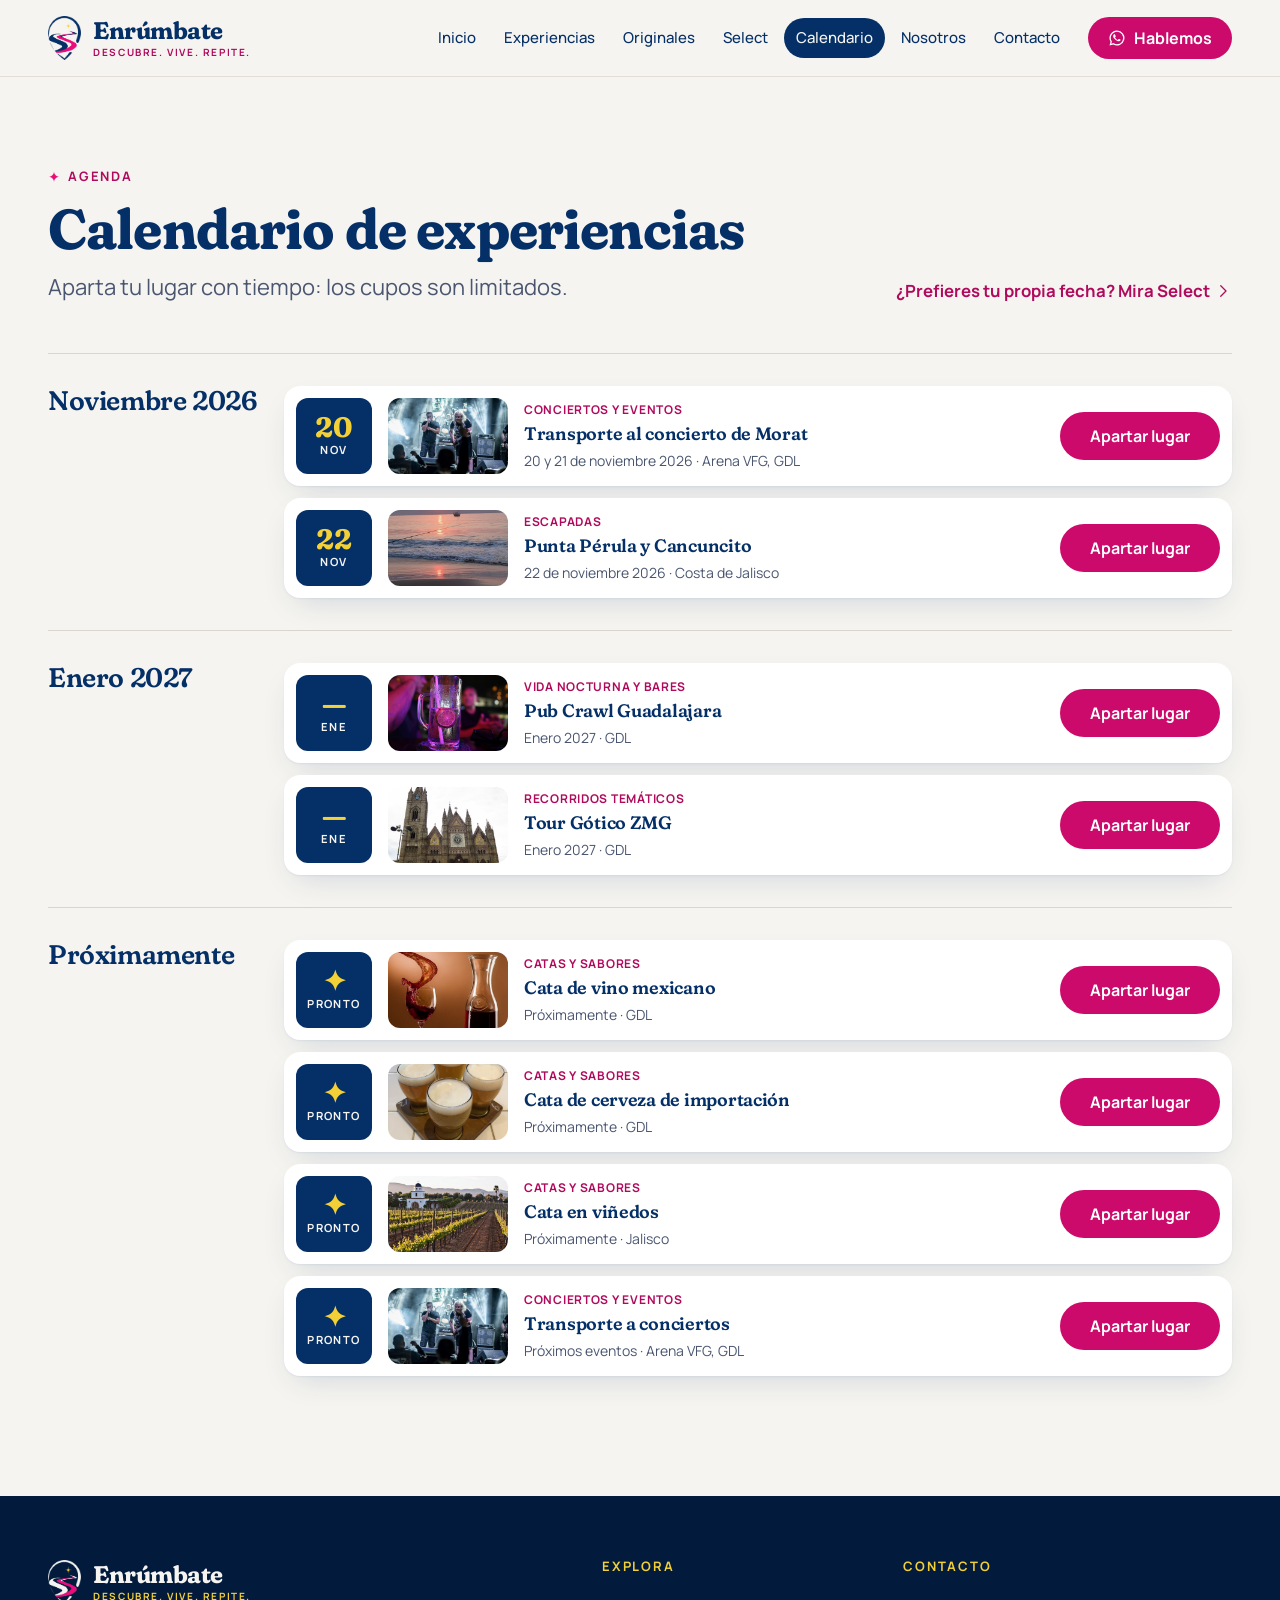
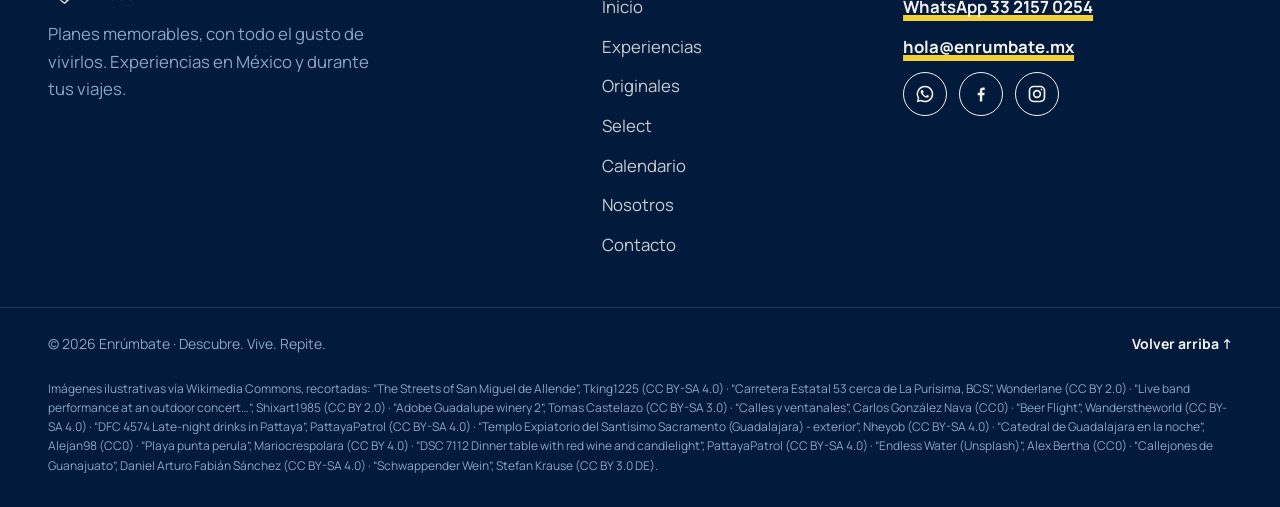
==== calendario.html @ cb911c89 "Páginas según referencias de la clienta: inicio, Originales, Select, experiencias, calendario, nosot" ====
<!doctype html>
<html lang="es-MX">
<head>
  <meta charset="utf-8">
  <meta name="viewport" content="width=device-width, initial-scale=1">
  <title>Calendario · Enrúmbate</title>
  <meta name="description" content="Fechas de las próximas experiencias de Enrúmbate: conciertos, escapadas, catas, recorridos y vida nocturna.">
  <meta name="theme-color" content="#F5F4F0">
  <meta property="og:type" content="website">
  <meta property="og:site_name" content="Enrúmbate">
  <meta property="og:locale" content="es_MX">
  <meta property="og:url" content="https://enrumbate.mx/calendario.html">
  <meta property="og:title" content="Calendario · Enrúmbate">
  <meta property="og:description" content="Fechas de las próximas experiencias de Enrúmbate: conciertos, escapadas, catas, recorridos y vida nocturna.">
  <meta property="og:image" content="https://enrumbate.mx/assets/og-image.jpg">
  <meta property="og:image:width" content="1200">
  <meta property="og:image:height" content="630">
  <meta name="twitter:card" content="summary_large_image">
  <link rel="canonical" href="https://enrumbate.mx/calendario.html">
  <link rel="icon" type="image/png" href="assets/logo-mark.png">
  <link rel="preconnect" href="https://fonts.googleapis.com">
  <link rel="preconnect" href="https://fonts.gstatic.com" crossorigin>
  <link href="https://fonts.googleapis.com/css2?family=Fraunces:ital,opsz,wght,SOFT@0,9..144,600..700,100;1,9..144,600..700,100&family=Manrope:wght@400;500;700;800&display=swap" rel="stylesheet">
  <link rel="stylesheet" href="css/styles.css">
  <link rel="stylesheet" href="css/site.css">
</head>
<body id="top">
  <a class="sr-only" href="#contenido">Saltar al contenido</a>
  <div id="site-header" data-active="calendario"></div>
  <main id="contenido">

    <section class="section-tight" aria-labelledby="page-title">
      <div class="container">
        <div class="section-head">
          <div>
            <p class="eyebrow">Agenda</p>
            <h1 id="page-title" style="font-size:var(--fs-h2)">Calendario de experiencias</h1>
            <p>Aparta tu lugar con tiempo: los cupos son limitados.</p>
          </div>
          <a class="more" href="select.html">¿Prefieres tu propia fecha? Mira Select <span data-icon="arrow"></span></a>
        </div>
        <div id="cal"></div>
      </div>
    </section>
  </main>
  <div id="site-footer"></div>
  <script src="js/data.js"></script>
  <script src="js/site.js"></script>
  <script>
  (function () {
    const fmtM = new Intl.DateTimeFormat('es-MX', { month: 'long', year: 'numeric' });
    const fmtMon = new Intl.DateTimeFormat('es-MX', { month: 'short' });
    const list = ENR.experiencias.filter(e => e.linea === 'originales').sort(ENRUI.byDate);
    const groups = new Map();
    list.forEach(e => {
      const k = e.fecha ? e.fecha.slice(0, 7) : 'pronto';
      if (!groups.has(k)) groups.set(k, []);
      groups.get(k).push(e);
    });
    const html = [...groups].map(([k, items]) => {
      const title = k === 'pronto' ? 'Próximamente' : fmtM.format(new Date(k + '-15T12:00:00')).replace(' de ', ' ').replace(/^./, c => c.toUpperCase());
      return `<section class="cal-month"><h2>${title}</h2><div class="cal-list">${items.map(e => {
        const d = e.fecha ? new Date(e.fecha + 'T12:00:00') : null;
        const exact = e.fecha && /\d/.test(e.fechaTexto.split(' ')[0]);
        const box = d ? `<b>${exact ? d.getDate() : '—'}</b><small>${fmtMon.format(d).replace('.', '')}</small>` : `<b>✦</b><small>Pronto</small>`;
        const cat = ENR.categorias[e.categoria]?.nombre || '';
        return `<article class="cal-item">
          <div class="cal-date" aria-hidden="true">${box}</div>
          <img class="cal-thumb" src="${e.img}" alt="" loading="lazy">
          <div class="cal-info"><span class="tag">${ENRUI.esc(cat)}</span><h3>${ENRUI.esc(e.titulo)}</h3><span>${ENRUI.esc(e.fechaTexto)} · ${ENRUI.esc(e.lugar)}</span></div>
          <a class="btn btn-primary" href="${ENRUI.wa('Hola Enrúmbate, quiero apartar lugar en: ' + e.titulo + ' · ' + e.fechaTexto)}" target="_blank" rel="noopener">Apartar lugar</a>
        </article>`; }).join('')}</div></section>`;
    }).join('');
    document.getElementById('cal').innerHTML = html;
  })();
  </script>
</body>
</html>
---- css/styles.css ----
/* =========================================================
   Enrúmbate — Tokens + base (ver designsystem.md)
   ========================================================= */
:root {
  /* Paleta */
  --navy-900: #021B3D;
  --navy-700: #053067;
  --navy-500: #2A5490;
  --navy-300: #8DA4C7;
  --navy-100: #E3E9F3;
  --magenta-700: #B00A5D;
  --magenta-600: #CC0A6B;
  --magenta-500: #EA0C7B;
  --magenta-100: #FCE0EE;
  --cyan-800: #0B6E7A;
  --cyan-500: #19C2D6;
  --cyan-100: #DDF6F9;
  --yellow-600: #C9A514;
  --yellow-400: #F3D036;
  --yellow-100: #FBF1C4;
  --white: #FFFFFF;
  --cream-50: #F5F4F0;
  --cream-100: #ECE9E1;
  --ink-500: #4A5670;
  --line: #D9D5CA;

  /* Roles */
  --color-bg: var(--cream-50);
  --color-surface: var(--white);
  --color-surface-alt: var(--cream-100);
  --color-text: var(--navy-700);
  --color-text-muted: var(--ink-500);
  --color-accent: var(--magenta-500);
  --color-accent-hover: var(--magenta-700);
  --color-spark: var(--yellow-400);
  --color-inverse-bg: var(--navy-700);
  --color-inverse-text: var(--cream-50);
  --color-originales: var(--magenta-500);
  --color-select: var(--cyan-500);

  /* Tipografía */
  --font-display: "Fraunces", Georgia, serif;
  --font-body: "Manrope", system-ui, -apple-system, "Segoe UI", sans-serif;
  --fs-display: clamp(2.75rem, 1.6rem + 5.2vw, 5.5rem);
  --fs-h2: clamp(2.125rem, 1.5rem + 2.8vw, 3.5rem);
  --fs-h3: clamp(1.375rem, 1.2rem + 0.6vw, 1.75rem);
  --fs-lead: clamp(1.125rem, 1rem + 0.5vw, 1.375rem);
  --fs-body: clamp(1rem, 0.97rem + 0.1vw, 1.0625rem);
  --fs-small: 0.875rem;
  --fs-eyebrow: 0.8125rem;

  /* Espaciado */
  --space-1: 4px;  --space-2: 8px;  --space-3: 12px; --space-4: 16px;
  --space-5: 24px; --space-6: 32px; --space-7: 48px; --space-8: 64px;
  --space-9: 96px; --space-10: 128px;
  --section-y: clamp(64px, 10vw, 128px);

  /* Retícula */
  --container: 1240px;
  --gutter: 16px;
  --margin: 20px;

  /* Forma */
  --radius-sm: 8px;
  --radius-md: 16px;
  --radius-lg: 28px;
  --radius-pin: 999px 999px 999px 24px;
  --radius-pill: 999px;
  --shadow-card: 0 1px 2px rgba(5,48,103,.06), 0 12px 32px -12px rgba(5,48,103,.18);
  --ease: cubic-bezier(.2,.7,.2,1);
  --dur: 220ms;
}
@media (min-width: 640px)  { :root { --gutter: 24px; --margin: 32px; } }
@media (min-width: 1024px) { :root { --gutter: 32px; --margin: 48px; } }

/* ---------- Reset ---------- */
*, *::before, *::after { box-sizing: border-box; }
html { scroll-behavior: smooth; -webkit-text-size-adjust: 100%; }
body {
  margin: 0;
  background: var(--color-bg);
  color: var(--color-text);
  font-family: var(--font-body);
  font-size: var(--fs-body);
  line-height: 1.65;
  -webkit-font-smoothing: antialiased;
  overflow-x: hidden;
}
img, svg { display: block; max-width: 100%; }
a { color: inherit; }
h1, h2, h3 {
  font-family: var(--font-display);
  font-variation-settings: "SOFT" 100;
  font-weight: 600;
  margin: 0;
  letter-spacing: -0.015em;
  text-wrap: balance;
}
h1 { font-size: var(--fs-display); line-height: 1; font-weight: 700; }
h2 { font-size: var(--fs-h2); line-height: 1.08; }
h3 { font-size: var(--fs-h3); line-height: 1.2; }
p { margin: 0; text-wrap: pretty; }
em.spark { font-style: italic; color: var(--color-accent); }
:focus-visible { outline: 3px solid var(--yellow-400); outline-offset: 3px; border-radius: 4px; }
.sr-only { position:absolute; width:1px; height:1px; padding:0; margin:-1px; overflow:hidden; clip:rect(0,0,0,0); white-space:nowrap; border:0; }

/* ---------- Retícula ---------- */
.container { width: 100%; max-width: calc(var(--container) + var(--margin) * 2); margin-inline: auto; padding-inline: var(--margin); }
.grid { display: grid; grid-template-columns: repeat(4, minmax(0,1fr)); gap: var(--gutter); }
@media (min-width: 640px)  { .grid { grid-template-columns: repeat(8, minmax(0,1fr)); } }
@media (min-width: 1024px) { .grid { grid-template-columns: repeat(12, minmax(0,1fr)); } }
.grid > * { grid-column: 1 / -1; }

/* ---------- Componentes ---------- */
.eyebrow {
  display: inline-flex; align-items: center; gap: var(--space-2);
  font-size: var(--fs-eyebrow); font-weight: 700; letter-spacing: .14em; text-transform: uppercase;
  color: var(--magenta-700);
}
.eyebrow::before { content: "✦"; color: var(--magenta-500); font-size: 1.1em; letter-spacing: 0; }
.on-dark .eyebrow { color: var(--yellow-400); }
.on-dark .eyebrow::before { color: var(--yellow-400); }

.btn {
  display: inline-flex; align-items: center; gap: var(--space-2);
  min-height: 48px; padding: 14px 28px; border-radius: var(--radius-pill);
  font: 700 1rem/1 var(--font-body); text-decoration: none; cursor: pointer;
  border: 2px solid transparent;
  transition: background var(--dur) var(--ease), color var(--dur) var(--ease), transform var(--dur) var(--ease);
}
.btn .arrow { transition: transform var(--dur) var(--ease); }
.btn:hover .arrow { transform: translate(3px,-3px); }
.btn-primary { background: var(--magenta-600); color: var(--white); }
.btn-primary:hover { background: var(--magenta-700); }
.btn-select { background: var(--cyan-500); color: var(--navy-900); }
.btn-select:hover { background: var(--cyan-100); }
.btn-secondary { border-color: currentColor; color: var(--navy-700); }
.btn-secondary:hover { background: var(--navy-700); color: var(--cream-50); border-color: var(--navy-700); }
.on-dark .btn-secondary { color: var(--cream-50); }
.on-dark .btn-secondary:hover { background: var(--cream-50); color: var(--navy-700); border-color: var(--cream-50); }

.text-link {
  font-weight: 700; text-decoration: underline; text-decoration-color: var(--yellow-400);
  text-decoration-thickness: 6px; text-underline-offset: 2px; text-decoration-skip-ink: none;
  transition: text-decoration-color var(--dur) var(--ease);
}
.text-link:hover { text-decoration-color: var(--magenta-500); }

.brand { display: inline-flex; align-items: center; gap: var(--space-3); text-decoration: none; }
.brand img { height: 44px; width: auto; }
.brand span { font: 700 1.5rem/1 var(--font-display); font-variation-settings: "SOFT" 100; letter-spacing: -0.02em; }

.social { display: flex; gap: var(--space-3); list-style: none; margin: 0; padding: 0; }
.social a {
  display: grid; place-items: center; width: 44px; height: 44px; border-radius: 50%;
  border: 1.5px solid currentColor; transition: background var(--dur) var(--ease), border-color var(--dur) var(--ease), color var(--dur) var(--ease);
}
.social a:hover { background: var(--magenta-500); border-color: var(--magenta-500); color: var(--white); }
.social svg { width: 20px; height: 20px; }

@media (prefers-reduced-motion: reduce) {
  html { scroll-behavior: auto; }
  *, *::before, *::after { animation: none !important; transition: none !important; }
}
---- css/site.css ----
/* =========================================================
   Enrúmbate — Layout y componentes de páginas
   (header, footer, héroes, tarjetas de experiencia, filtros,
   calendario, formulario). Tokens en css/styles.css
   ========================================================= */

/* ---------- Header (COM-10) ---------- */
.site-header {
  position: sticky; top: 0; z-index: 50;
  background: rgba(245,244,240,.9);
  backdrop-filter: saturate(1.4) blur(12px); -webkit-backdrop-filter: saturate(1.4) blur(12px);
  border-bottom: 1px solid rgba(217,213,202,.7);
}
.header-inner { display: flex; align-items: center; justify-content: space-between; min-height: 76px; gap: var(--space-5); }
.brand-tag .brand-words { display: grid; gap: 4px; }
.brand-tag .brand-name { font: 700 1.5rem/1 var(--font-display); font-variation-settings: "SOFT" 100; letter-spacing: -0.02em; }
.brand-tag small { font: 700 .625rem/1 var(--font-body); letter-spacing: .16em; text-transform: uppercase; color: var(--magenta-700); }
.on-dark .brand-tag small { color: var(--yellow-400); }
.main-nav { display: flex; align-items: center; gap: var(--space-1); }
.main-nav a:not(.btn) { text-decoration: none; font-weight: 500; font-size: .9375rem; padding: 8px 12px; border-radius: var(--radius-pill); transition: background var(--dur) var(--ease), color var(--dur) var(--ease); }
.main-nav a:not(.btn):hover { background: var(--navy-100); }
.main-nav a.is-active { background: var(--navy-700); color: var(--cream-50); }
.main-nav a.nav-originales.is-active { background: var(--magenta-600); }
.main-nav a.nav-select.is-active { background: var(--cyan-500); color: var(--navy-900); }
.nav-cta { min-height: 42px; padding: 10px 18px; margin-left: var(--space-3); }
.btn-icon { width: 18px; height: 18px; flex: none; }
.nav-toggle { display: none; }

@media (max-width: 1100px) {
  .nav-toggle {
    display: grid; place-items: center; width: 48px; height: 48px; border: 0; border-radius: 50%;
    background: var(--navy-700); cursor: pointer;
  }
  .nav-toggle .bars, .nav-toggle .bars::before, .nav-toggle .bars::after {
    display: block; width: 20px; height: 2px; background: var(--cream-50); border-radius: 2px; position: relative;
    transition: transform var(--dur) var(--ease), background var(--dur);
  }
  .nav-toggle .bars::before, .nav-toggle .bars::after { content: ""; position: absolute; left: 0; }
  .nav-toggle .bars::before { top: -6px; } .nav-toggle .bars::after { top: 6px; }
  .nav-open .nav-toggle .bars { background: transparent; }
  .nav-open .nav-toggle .bars::before { transform: translateY(6px) rotate(45deg); }
  .nav-open .nav-toggle .bars::after  { transform: translateY(-6px) rotate(-45deg); }
  .main-nav {
    position: fixed; inset: 76px 0 auto 0; flex-direction: column; align-items: stretch; gap: 2px;
    background: var(--cream-50); padding: var(--space-4) var(--margin) var(--space-6);
    border-bottom: 1px solid var(--line); box-shadow: 0 20px 40px -20px rgba(5,48,103,.25);
    max-height: calc(100svh - 76px); overflow-y: auto;
    transform: translateY(-8px); opacity: 0; visibility: hidden;
    transition: opacity var(--dur) var(--ease), transform var(--dur) var(--ease), visibility var(--dur);
  }
  .nav-open .main-nav { transform: none; opacity: 1; visibility: visible; }
  .main-nav a:not(.btn) { padding: 14px 16px; font-size: 1.0625rem; border-radius: var(--radius-sm); }
  .nav-cta { margin: var(--space-4) 0 0; justify-content: center; }
}

/* ---------- Héroes oscuros con foto (COM-15) ---------- */
.hero-dark { position: relative; overflow: hidden; background: var(--navy-900); color: var(--cream-50); isolation: isolate; }
.hero-dark .hero-bg { position: absolute; inset: 0; z-index: -2; }
.hero-dark .hero-bg img { width: 100%; height: 100%; object-fit: cover; }
.hero-dark::before {
  content: ""; position: absolute; inset: 0; z-index: -1;
  background: linear-gradient(90deg, var(--navy-900) 0%, rgba(2,27,61,.92) 38%, rgba(2,27,61,.35) 72%, rgba(2,27,61,.15) 100%);
}
@media (max-width: 860px) {
  .hero-dark::before { background: linear-gradient(180deg, rgba(2,27,61,.55) 0%, rgba(2,27,61,.9) 55%, var(--navy-900) 100%); }
}
.hero-dark .hero-inner { padding-block: clamp(56px, 9vw, 120px); display: grid; gap: var(--space-5); justify-items: start; max-width: 640px; }
.hero-dark h1 { color: var(--cream-50); }
.hero-dark h1 em { font-style: italic; }
.hero-dark .lead { font-size: var(--fs-lead); color: rgba(245,244,240,.86); max-width: 48ch; }
.hero-dark .actions { display: flex; flex-wrap: wrap; gap: var(--space-4); margin-top: var(--space-2); }
.hero-originales h1 em { color: var(--magenta-500); }
.hero-select h1 em { color: var(--cyan-500); }
.hero-home h1 em { color: var(--yellow-400); }

/* Lockup de línea (Originales / Select) */
.line-lockup { display: flex; align-items: center; gap: var(--space-4); }
.line-lockup img { height: 72px; width: auto; }
.line-lockup .lbl { display: grid; gap: 6px; }
.line-pill { display: inline-block; font: 800 1rem/1 var(--font-body); letter-spacing: .2em; text-transform: uppercase; padding: 9px 16px; border-radius: var(--radius-pill); }
.line-pill.originales { background: var(--magenta-600); color: var(--white); font-style: italic; letter-spacing: .06em; font-size: 1.125rem; }
.line-pill.select { border: 2px solid var(--cyan-500); color: var(--cyan-500); }
.line-lockup .of { font: 700 1.5rem/1 var(--font-display); font-variation-settings: "SOFT" 100; }

/* ---------- Tira de beneficios / categorías ---------- */
.strip { position: relative; z-index: 2; margin-top: calc(var(--space-8) * -1); }
.strip-inner {
  display: grid; grid-template-columns: repeat(auto-fit, minmax(150px, 1fr));
  background: var(--white); border-radius: var(--radius-md); box-shadow: var(--shadow-card); overflow: hidden;
}
.strip-dark .strip-inner { background: rgba(2,27,61,.85); color: var(--cream-50); border: 1px solid rgba(245,244,240,.14); backdrop-filter: blur(10px); -webkit-backdrop-filter: blur(10px); }
.cat-item, .benefit {
  display: flex; align-items: center; gap: var(--space-3); padding: var(--space-5);
  text-decoration: none; font-weight: 500; font-size: .9375rem; line-height: 1.3;
  border-right: 1px solid var(--line); transition: background var(--dur) var(--ease);
}
.strip-dark .cat-item, .strip-dark .benefit { border-color: rgba(245,244,240,.12); }
.cat-item:last-child, .benefit:last-child { border-right: 0; }
.cat-item:hover { background: var(--navy-100); }
.strip-dark .cat-item:hover { background: rgba(245,244,240,.08); }
.cat-item .ico, .benefit .ico { width: 32px; height: 32px; flex: none; color: var(--navy-700); }
.strip-dark .ico { color: var(--cyan-500); }
.strip-originales .ico { color: var(--magenta-500); }
@media (min-width: 1024px) {
  .strip-cats .cat-item { flex-direction: column; text-align: center; gap: var(--space-2); }
}

/* ---------- Secciones ---------- */
.section { padding-block: var(--section-y); position: relative; }
.section-tight { padding-block: clamp(48px, 7vw, 88px); }
.section-head { display: flex; flex-wrap: wrap; align-items: end; justify-content: space-between; gap: var(--space-4) var(--space-6); margin-bottom: var(--space-7); }
.section-head > div { display: grid; gap: var(--space-3); max-width: 720px; }
.section-head p:not(.eyebrow) { color: var(--color-text-muted); font-size: var(--fs-lead); }
.section-head .more { display: inline-flex; align-items: center; gap: 4px; font-weight: 700; text-decoration: none; color: var(--magenta-700); }
.section-head .more .ico { width: 18px; height: 18px; }
.section-head .more:hover { text-decoration: underline; }
.band-dark { background: var(--navy-700); color: var(--cream-50); }
.band-dark .section-head p:not(.eyebrow) { color: rgba(245,244,240,.8); }
.band-dark .section-head .more { color: var(--cyan-500); }
.band-alt { background: var(--cream-100); }

/* ---------- Tarjetas de línea (COM-12) ---------- */
.lines { display: grid; gap: var(--space-5); grid-template-columns: repeat(auto-fit, minmax(min(420px, 100%), 1fr)); }
.line-card {
  position: relative; overflow: hidden; display: grid; gap: var(--space-4); align-content: start;
  padding: clamp(28px, 4vw, 44px); border-radius: var(--radius-lg); text-decoration: none; color: var(--navy-700);
  transition: transform 400ms var(--ease), box-shadow 400ms var(--ease);
}
.line-card:hover { transform: translateY(-4px); box-shadow: var(--shadow-card); }
.line-card.originales { background: var(--magenta-100); }
.line-card.select { background: var(--cyan-100); }
.line-card .line-lockup img { height: 64px; }
.line-card p { font-size: var(--fs-lead); max-width: 34ch; }
.line-card .go { display: inline-flex; align-items: center; gap: var(--space-2); font-weight: 700; }
.line-card.originales .go { color: var(--magenta-700); }
.line-card.select .go { color: var(--cyan-800); }
.line-card .go .ico { width: 20px; height: 20px; transition: transform var(--dur) var(--ease); }
.line-card:hover .go .ico { transform: translateX(4px); }
.line-card .line-pill.select { color: var(--cyan-800); border-color: var(--cyan-800); }

/* ---------- Tarjeta de experiencia (COM-13) ---------- */
.exp-grid { display: grid; gap: var(--space-5); grid-template-columns: repeat(auto-fill, minmax(min(250px, 100%), 1fr)); }
.exp-card {
  display: grid; grid-template-rows: auto 1fr; background: var(--white); border-radius: var(--radius-md);
  overflow: hidden; box-shadow: var(--shadow-card); transition: transform 400ms var(--ease);
}
.exp-card:hover { transform: translateY(-4px); }
.exp-media { position: relative; aspect-ratio: 4 / 3; overflow: hidden; background: var(--navy-700); }
.exp-media img { width: 100%; height: 100%; object-fit: cover; transition: transform 600ms var(--ease); }
.exp-card:hover .exp-media img { transform: scale(1.04); }
.exp-chip {
  position: absolute; top: 12px; left: 12px; display: inline-flex; align-items: center; gap: 6px;
  background: var(--magenta-600); color: var(--white); font-size: .8125rem; font-weight: 700;
  padding: 6px 12px; border-radius: var(--radius-pill);
}
.exp-chip .ico { width: 16px; height: 16px; }
.exp-chip.chip-select { background: var(--navy-900); color: var(--yellow-400); }
.exp-body { display: grid; gap: var(--space-3); padding: var(--space-5); align-content: start; grid-template-rows: auto auto 1fr auto; }
.exp-body h3 { font-size: 1.3125rem; }
.exp-body p { color: var(--color-text-muted); font-size: .9375rem; line-height: 1.5; }
.exp-meta { list-style: none; margin: 0; padding: 0; display: grid; gap: 6px; font-size: .875rem; font-weight: 500; align-self: end; }
.exp-meta li { display: flex; align-items: center; gap: var(--space-2); }
.exp-meta .ico { width: 18px; height: 18px; color: var(--magenta-600); flex: none; }
.is-select .exp-meta .ico { color: var(--cyan-800); }
.exp-cta { justify-content: center; margin-top: var(--space-2); width: 100%; }

/* ---------- Pasos (COM-07) ---------- */
.steps { list-style: none; margin: 0; padding: 0; display: grid; gap: var(--space-4); grid-template-columns: repeat(auto-fit, minmax(min(260px, 100%), 1fr)); }
.steps li { display: grid; gap: var(--space-3); padding: var(--space-6); border-radius: var(--radius-md); background: rgba(245,244,240,.06); border: 1px solid rgba(245,244,240,.12); }
.step-num { font: 700 3rem/1 var(--font-display); font-variation-settings: "SOFT" 100; color: var(--yellow-400); }
.steps p { color: rgba(245,244,240,.78); }

/* ---------- CTA final ---------- */
.cta-card {
  position: relative; overflow: hidden; display: grid; gap: var(--space-5); align-items: center;
  background: var(--white); border-radius: var(--radius-lg); box-shadow: var(--shadow-card); padding: clamp(32px, 6vw, 72px);
}
.cta-card > div { display: grid; gap: var(--space-4); position: relative; z-index: 1; }
.cta-card p:not(.eyebrow) { font-size: var(--fs-lead); color: var(--color-text-muted); max-width: 44ch; }
.cta-card .actions { display: flex; flex-wrap: wrap; gap: var(--space-4); position: relative; z-index: 1; }
.cta-card .pin-bg { position: absolute; right: -40px; bottom: -60px; width: clamp(140px, 22vw, 260px); opacity: .1; transform: rotate(-12deg); }
@media (min-width: 1024px) { .cta-card { grid-template-columns: 7fr 5fr; } }

/* ---------- Filtros (COM-16) ---------- */
.filters { display: grid; gap: var(--space-4); margin-bottom: var(--space-7); }
.filter-row { display: flex; flex-wrap: wrap; gap: var(--space-2); align-items: center; }
.filter-row .lbl { font-size: var(--fs-eyebrow); font-weight: 700; letter-spacing: .14em; text-transform: uppercase; color: var(--color-text-muted); margin-right: var(--space-2); min-width: 72px; }
.chip-btn {
  font: 600 .875rem/1 var(--font-body); padding: 10px 16px; min-height: 40px; border-radius: var(--radius-pill);
  border: 1.5px solid var(--line); background: var(--white); color: var(--navy-700); cursor: pointer;
  transition: all var(--dur) var(--ease);
}
.chip-btn:hover { border-color: var(--navy-700); }
.chip-btn[aria-pressed="true"] { background: var(--navy-700); border-color: var(--navy-700); color: var(--cream-50); }
.chip-btn.originales[aria-pressed="true"] { background: var(--magenta-600); border-color: var(--magenta-600); }
.chip-btn.select[aria-pressed="true"] { background: var(--cyan-500); border-color: var(--cyan-500); color: var(--navy-900); }
.empty { padding: var(--space-8) var(--space-5); text-align: center; color: var(--color-text-muted); background: var(--white); border-radius: var(--radius-md); }

/* ---------- Calendario (COM-17) ---------- */
.cal-month { display: grid; grid-template-columns: 1fr; gap: var(--space-4); padding-block: var(--space-6); border-top: 1px solid var(--line); }
.cal-month h2 { font-size: var(--fs-h3); }
@media (min-width: 900px) { .cal-month { grid-template-columns: 220px 1fr; } }
.cal-list { display: grid; gap: var(--space-3); }
.cal-item {
  display: grid; grid-template-columns: 76px 1fr; gap: var(--space-4); align-items: center;
  background: var(--white); border-radius: var(--radius-md); padding: var(--space-3); box-shadow: var(--shadow-card);
}
@media (min-width: 700px) { .cal-item { grid-template-columns: 76px 120px 1fr auto; } }
.cal-date { display: grid; place-items: center; align-content: center; height: 76px; border-radius: 12px; background: var(--navy-700); color: var(--cream-50); text-align: center; }
.cal-date b { font: 700 1.75rem/1 var(--font-display); font-variation-settings: "SOFT" 100; color: var(--yellow-400); }
.cal-date small { font-size: .7rem; font-weight: 700; letter-spacing: .12em; text-transform: uppercase; }
.cal-thumb { display: none; }
@media (min-width: 700px) { .cal-thumb { display: block; width: 120px; height: 76px; object-fit: cover; border-radius: 12px; } }
.cal-info { display: grid; gap: 4px; min-width: 0; }
.cal-info h3 { font-size: 1.125rem; }
.cal-info span { font-size: .875rem; color: var(--color-text-muted); }
.cal-info .tag { font-size: .75rem; font-weight: 700; color: var(--magenta-700); letter-spacing: .06em; text-transform: uppercase; }
.cal-item .btn { grid-column: 1 / -1; justify-content: center; }
@media (min-width: 700px) { .cal-item .btn { grid-column: auto; } }

/* ---------- Formulario (COM-18) ---------- */
.form { display: grid; gap: var(--space-5); background: var(--white); border-radius: var(--radius-lg); box-shadow: var(--shadow-card); padding: clamp(24px, 4vw, 48px); }
.form-row { display: grid; gap: var(--space-5); grid-template-columns: repeat(auto-fit, minmax(min(220px, 100%), 1fr)); }
.field { display: grid; gap: var(--space-2); }
.field label { font-weight: 700; font-size: .9375rem; }
.field label small { font-weight: 500; color: var(--color-text-muted); }
.field input, .field select, .field textarea {
  font: 500 1rem/1.4 var(--font-body); color: var(--navy-700); background: var(--cream-50);
  border: 1.5px solid var(--line); border-radius: var(--radius-sm); padding: 12px 14px; min-height: 48px; width: 100%;
}
.field textarea { min-height: 120px; resize: vertical; }
.field input:focus, .field select:focus, .field textarea:focus { outline: none; border-color: var(--navy-700); box-shadow: 0 0 0 3px var(--yellow-400); }
.form-note { font-size: var(--fs-small); color: var(--color-text-muted); }
.contact-aside { display: grid; gap: var(--space-4); align-content: start; }
.contact-tile { display: flex; gap: var(--space-4); align-items: center; padding: var(--space-5); background: var(--white); border-radius: var(--radius-md); text-decoration: none; box-shadow: var(--shadow-card); transition: transform var(--dur) var(--ease); }
.contact-tile:hover { transform: translateX(4px); }
.contact-tile .ico { width: 28px; height: 28px; color: var(--magenta-600); flex: none; }
.contact-tile b { display: block; }
.contact-tile span { font-size: .875rem; color: var(--color-text-muted); overflow-wrap: anywhere; }

/* ---------- Texto largo ---------- */
.prose { display: grid; gap: var(--space-4); max-width: 62ch; font-size: 1.0625rem; }
.prose p { color: var(--color-text-muted); }
.values { display: grid; gap: var(--space-5); grid-template-columns: repeat(auto-fit, minmax(min(240px, 100%), 1fr)); }
.value { display: grid; gap: var(--space-3); padding: var(--space-6); background: var(--white); border-radius: var(--radius-md); }
.value .ico { width: 36px; height: 36px; color: var(--magenta-600); }
.value p { color: var(--color-text-muted); }
.pending { display: inline-block; background: var(--yellow-100); color: var(--navy-700); font-size: .75rem; font-weight: 700; padding: 4px 10px; border-radius: var(--radius-pill); letter-spacing: .04em; }

/* ---------- Footer (COM-11) ---------- */
.site-footer { background: var(--navy-900); color: var(--cream-50); padding-top: var(--space-8); }
.site-footer .brand-name { color: var(--cream-50); }
.footer-grid { display: grid; gap: var(--space-7); padding-bottom: var(--space-7); border-bottom: 1px solid rgba(245,244,240,.14); }
@media (min-width: 860px) { .footer-grid { grid-template-columns: 2fr 1fr 1.3fr; } }
.footer-brand { display: grid; gap: var(--space-4); align-content: start; }
.footer-brand p { color: var(--navy-300); max-width: 36ch; }
.footer-nav, .footer-contact { display: grid; gap: var(--space-3); align-content: start; justify-items: start; }
.site-footer h3 { font: 700 var(--fs-eyebrow)/1 var(--font-body); letter-spacing: .14em; text-transform: uppercase; color: var(--yellow-400); margin-bottom: var(--space-2); }
.footer-nav a { text-decoration: none; color: rgba(245,244,240,.82); }
.footer-nav a:hover { color: var(--cream-50); text-decoration: underline; }
.site-footer .social a { color: var(--cream-50); }
.footer-bottom { display: flex; flex-wrap: wrap; justify-content: space-between; gap: var(--space-4); padding-block: var(--space-5); font-size: var(--fs-small); color: var(--navy-300); }
.footer-bottom a { text-decoration: none; font-weight: 700; color: var(--cream-50); }
.footer-credits { padding-bottom: var(--space-6); font-size: .75rem; line-height: 1.6; color: var(--navy-300); }

.ico { display: inline-block; vertical-align: middle; }
.cat-item span, .benefit span { min-width: 0; overflow-wrap: anywhere; }
@media (max-width: 640px) { .cat-item, .benefit { padding: var(--space-4); gap: var(--space-2); font-size: .875rem; } .cat-item .ico, .benefit .ico { width: 26px; height: 26px; } }
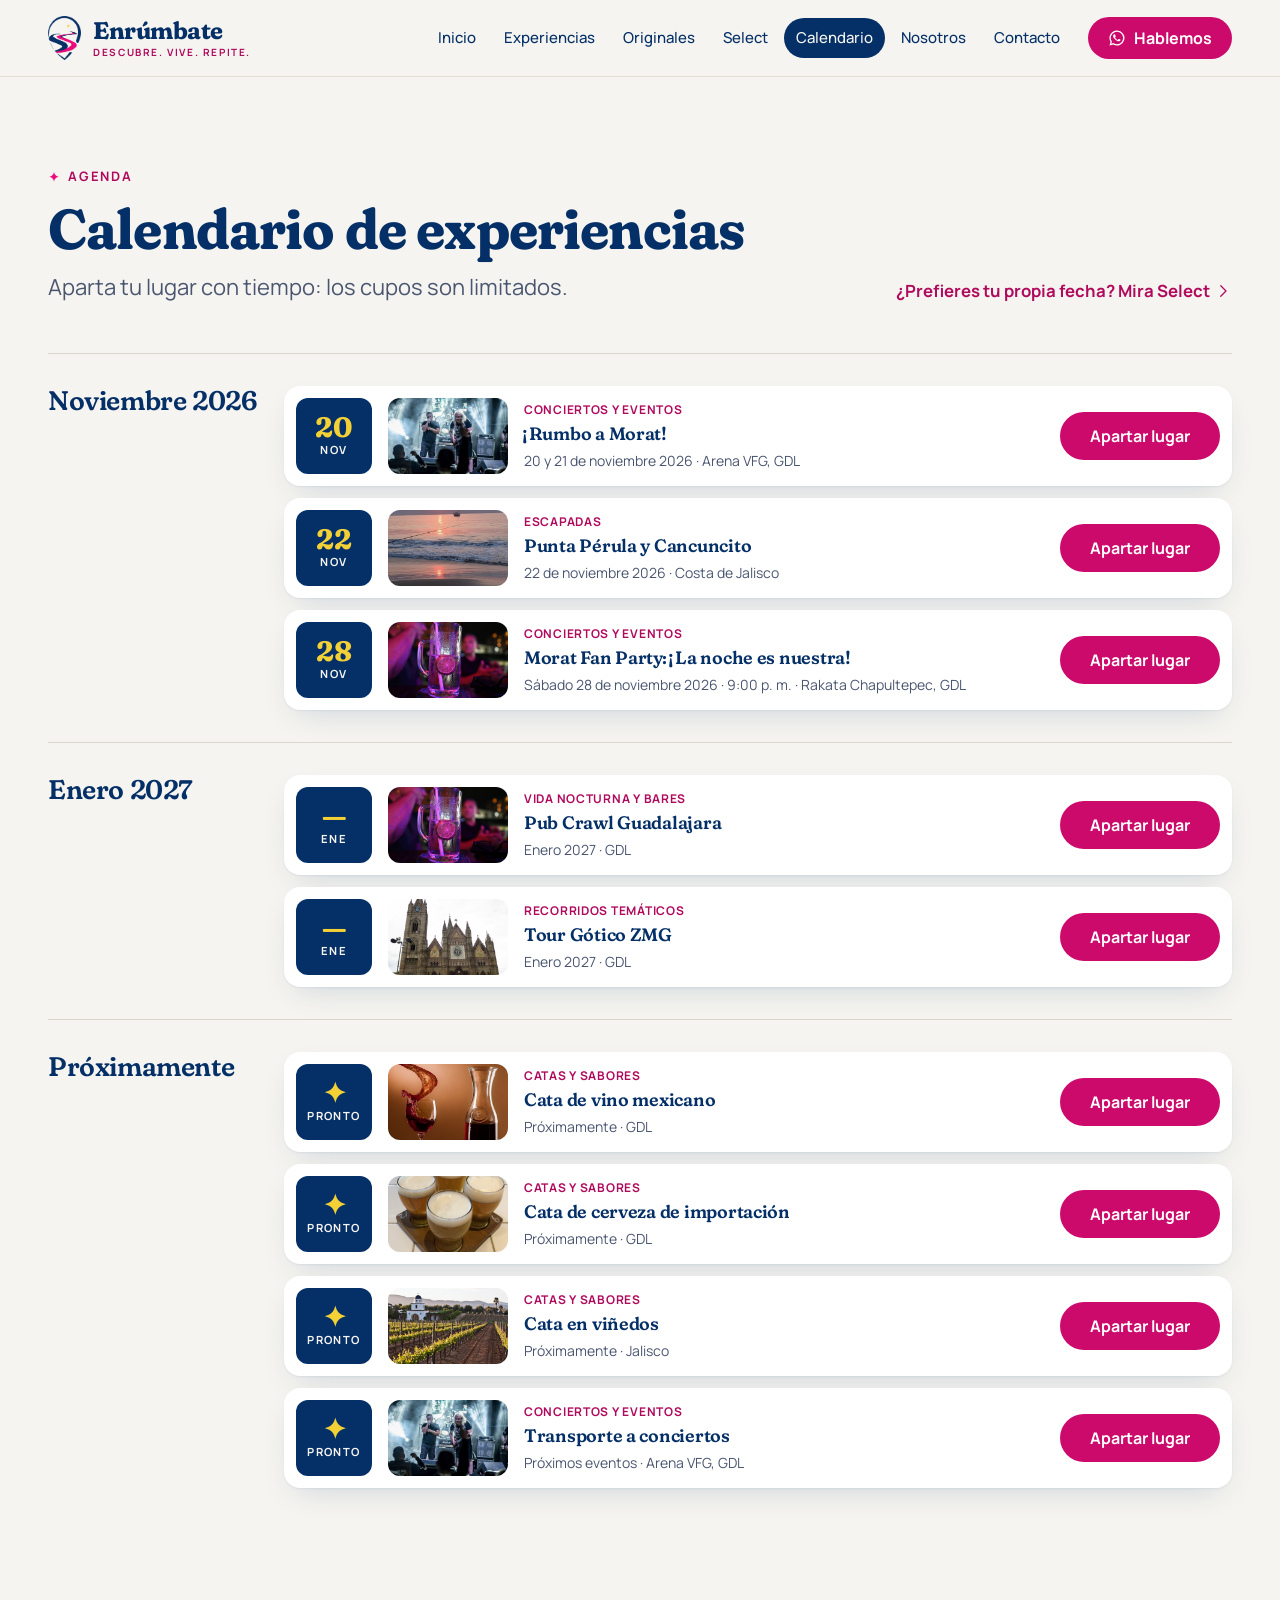
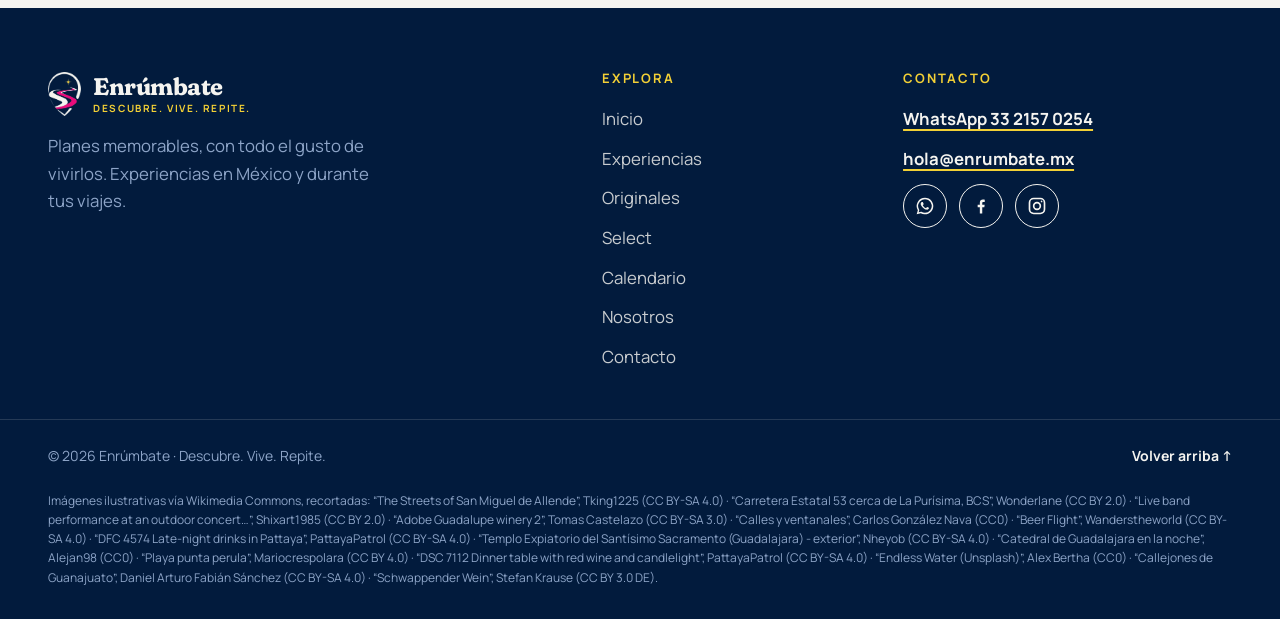
==== commit e3505565: "Eventos Morat: transporte con precios y Fan Party; campo precio en tarjetas Co-Authored-By: Claude O" ====
--- a/calendario.html
+++ b/calendario.html
@@ -61,7 +61,7 @@
       const title = k === 'pronto' ? 'Próximamente' : fmtM.format(new Date(k + '-15T12:00:00')).replace(' de ', ' ').replace(/^./, c => c.toUpperCase());
       return `<section class="cal-month"><h2>${title}</h2><div class="cal-list">${items.map(e => {
         const d = e.fecha ? new Date(e.fecha + 'T12:00:00') : null;
-        const exact = e.fecha && /\d/.test(e.fechaTexto.split(' ')[0]);
+        const exact = e.fecha && /\b\d{1,2}\b/.test(e.fechaTexto);
         const box = d ? `<b>${exact ? d.getDate() : '—'}</b><small>${fmtMon.format(d).replace('.', '')}</small>` : `<b>✦</b><small>Pronto</small>`;
         const cat = ENR.categorias[e.categoria]?.nombre || '';
         return `<article class="cal-item">
--- a/css/styles.css
+++ b/css/styles.css
@@ -141,7 +141,7 @@
 
 .text-link {
   font-weight: 700; text-decoration: underline; text-decoration-color: var(--yellow-400);
-  text-decoration-thickness: 6px; text-underline-offset: 2px; text-decoration-skip-ink: none;
+  text-decoration-thickness: 2px; text-underline-offset: 4px; text-decoration-skip-ink: none;
   transition: text-decoration-color var(--dur) var(--ease);
 }
 .text-link:hover { text-decoration-color: var(--magenta-500); }
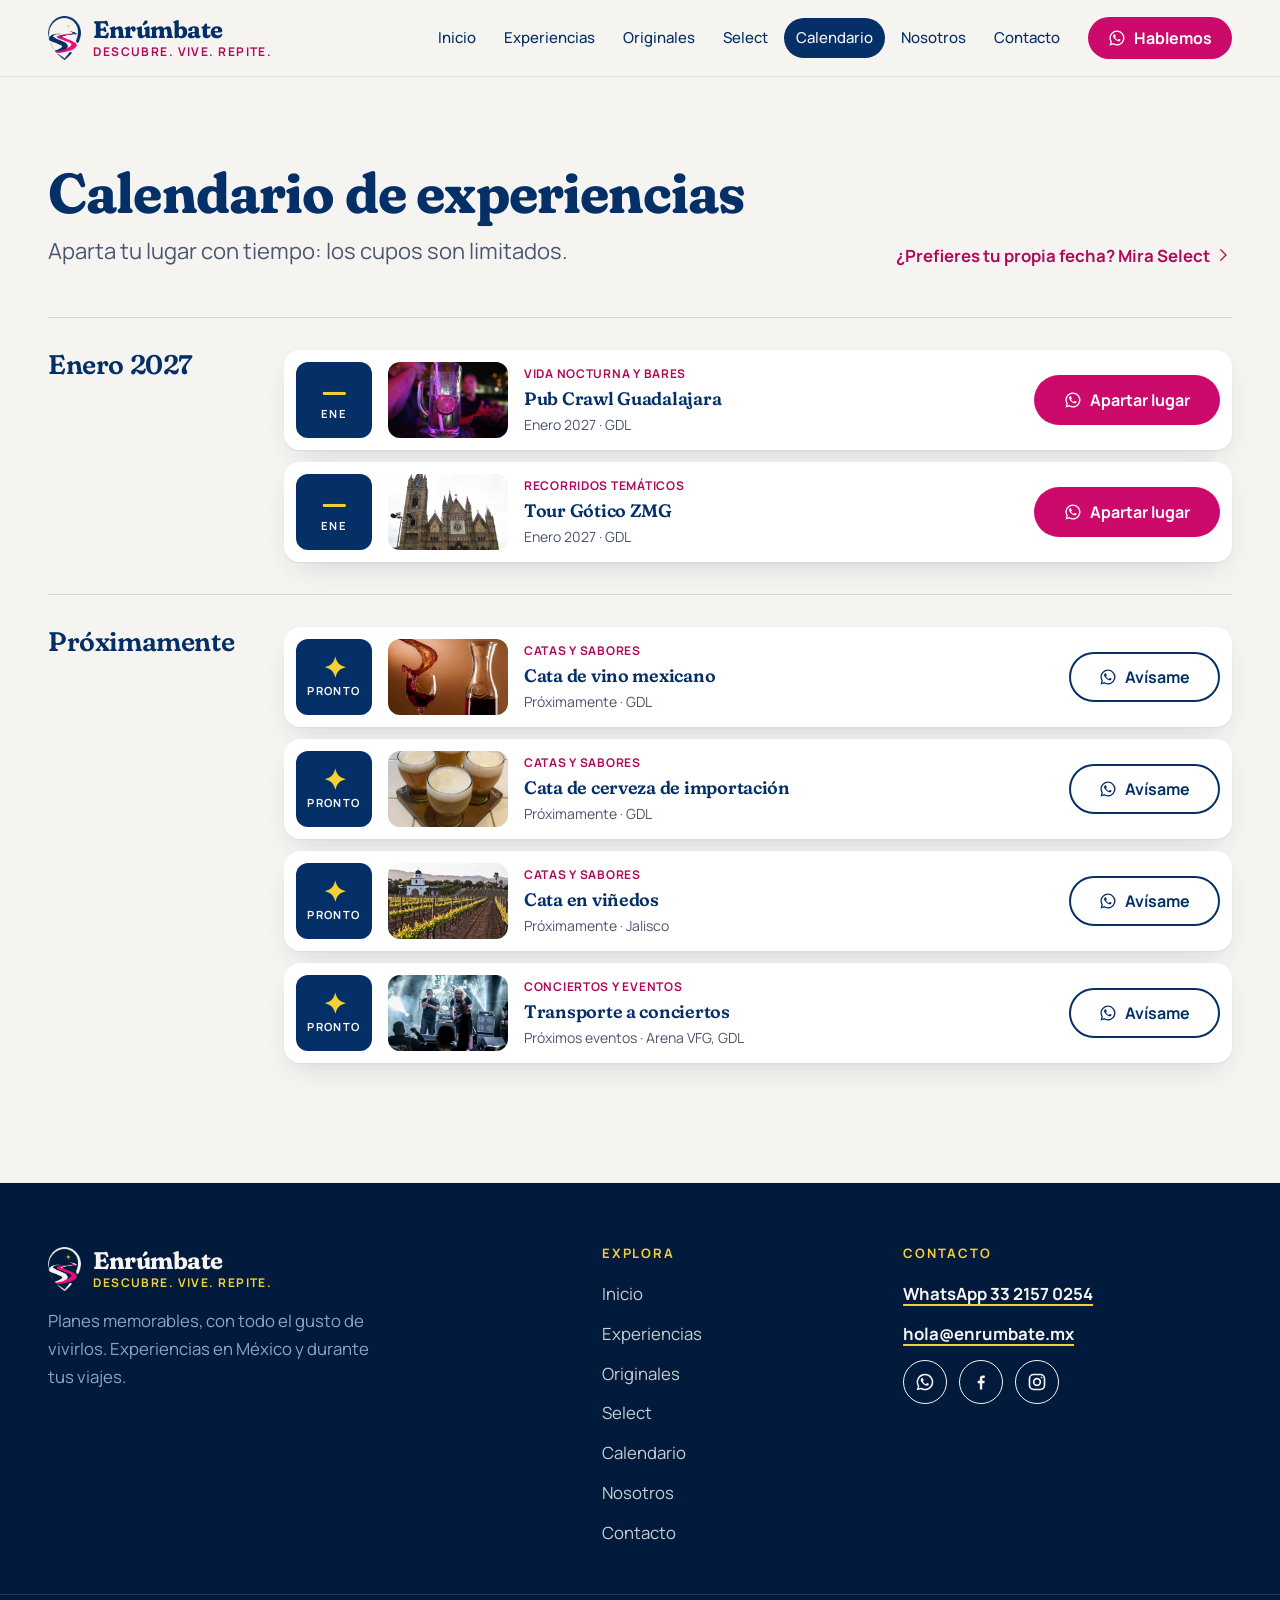
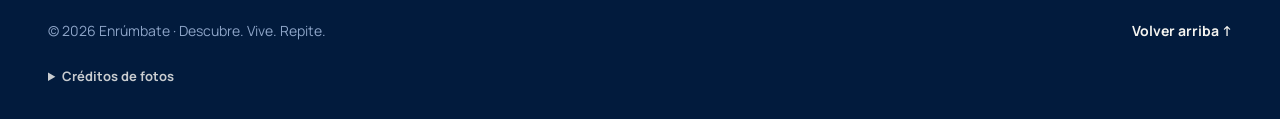
==== commit dfc9302a: "Crítica impeccable: inicio con pin y camino, accesibilidad, verbos de reserva, FAQ y botón flotante " ====
--- a/calendario.html
+++ b/calendario.html
@@ -25,16 +25,16 @@
   <link rel="stylesheet" href="css/site.css">
 </head>
 <body id="top">
-  <a class="sr-only" href="#contenido">Saltar al contenido</a>
+  <a class="sr-only skip-link" href="#contenido">Saltar al contenido</a>
   <div id="site-header" data-active="calendario"></div>
+  <noscript><nav class="container noscript-nav" aria-label="Navegación"><a href="inicio.html">Inicio</a><a href="experiencias.html">Experiencias</a><a href="calendario.html">Calendario</a><a href="contacto.html">Contacto</a><a href="https://wa.me/523321570254">WhatsApp 33 2157 0254</a></nav></noscript>
   <main id="contenido">
 
     <section class="section-tight" aria-labelledby="page-title">
       <div class="container">
         <div class="section-head">
           <div>
-            <p class="eyebrow">Agenda</p>
-            <h1 id="page-title" style="font-size:var(--fs-h2)">Calendario de experiencias</h1>
+            <h1 id="page-title" class="page-title">Calendario de experiencias</h1>
             <p>Aparta tu lugar con tiempo: los cupos son limitados.</p>
           </div>
           <a class="more" href="select.html">¿Prefieres tu propia fecha? Mira Select <span data-icon="arrow"></span></a>
@@ -50,7 +50,7 @@
   (function () {
     const fmtM = new Intl.DateTimeFormat('es-MX', { month: 'long', year: 'numeric' });
     const fmtMon = new Intl.DateTimeFormat('es-MX', { month: 'short' });
-    const list = ENR.experiencias.filter(e => e.linea === 'originales').sort(ENRUI.byDate);
+    const list = ENR.experiencias.filter(e => e.linea === 'originales' && ENRUI.vigente(e)).sort(ENRUI.byDate);
     const groups = new Map();
     list.forEach(e => {
       const k = e.fecha ? e.fecha.slice(0, 7) : 'pronto';
@@ -68,7 +68,9 @@
           <div class="cal-date" aria-hidden="true">${box}</div>
           <img class="cal-thumb" src="${e.img}" alt="" loading="lazy">
           <div class="cal-info"><span class="tag">${ENRUI.esc(cat)}</span><h3>${ENRUI.esc(e.titulo)}</h3><span>${ENRUI.esc(e.fechaTexto)} · ${ENRUI.esc(e.lugar)}</span></div>
-          <a class="btn btn-primary" href="${ENRUI.wa('Hola Enrúmbate, quiero apartar lugar en: ' + e.titulo + ' · ' + e.fechaTexto)}" target="_blank" rel="noopener">Apartar lugar</a>
+          ${e.fecha
+            ? `<a class="btn btn-primary" href="${ENRUI.wa('Hola Enrúmbate, quiero apartar lugar en: ' + e.titulo + ' · ' + e.fechaTexto)}" target="_blank" rel="noopener">${ENRUI.icon('wa', 'btn-icon')} Apartar lugar<span class="sr-only"> por WhatsApp</span></a>`
+            : `<a class="btn btn-secondary" href="${ENRUI.wa('Hola Enrúmbate, avísenme cuando haya fecha para: ' + e.titulo)}" target="_blank" rel="noopener">${ENRUI.icon('wa', 'btn-icon')} Avísame<span class="sr-only"> cuando haya fecha, por WhatsApp</span></a>`}
         </article>`; }).join('')}</div></section>`;
     }).join('');
     document.getElementById('cal').innerHTML = html;
--- a/css/styles.css
+++ b/css/styles.css
@@ -13,6 +13,7 @@
   --magenta-500: #EA0C7B;
   --magenta-100: #FCE0EE;
   --cyan-800: #0B6E7A;
+  --cyan-600: #14A9BB;
   --cyan-500: #19C2D6;
   --cyan-100: #DDF6F9;
   --yellow-600: #C9A514;
@@ -101,7 +102,12 @@
 h3 { font-size: var(--fs-h3); line-height: 1.2; }
 p { margin: 0; text-wrap: pretty; }
 em.spark { font-style: italic; color: var(--color-accent); }
-:focus-visible { outline: 3px solid var(--yellow-400); outline-offset: 3px; border-radius: 4px; }
+.on-dark em.spark { color: var(--yellow-400); }
+:focus-visible { outline: 3px solid var(--navy-700); outline-offset: 3px; border-radius: 4px; }
+.on-dark :focus-visible, .on-dark:focus-visible { outline-color: var(--yellow-400); }
+::selection { background: var(--yellow-400); color: var(--navy-900); }
+::placeholder { color: var(--ink-500); opacity: 1; }
+.skip-link:focus { position: fixed; top: 12px; left: 12px; z-index: 100; width: auto; height: auto; clip: auto; margin: 0; padding: 12px 20px; background: var(--navy-700); color: var(--cream-50); border-radius: var(--radius-pill); font-weight: 700; text-decoration: none; outline: 3px solid var(--yellow-400); }
 .sr-only { position:absolute; width:1px; height:1px; padding:0; margin:-1px; overflow:hidden; clip:rect(0,0,0,0); white-space:nowrap; border:0; }
 
 /* ---------- Retícula ---------- */
@@ -133,7 +139,7 @@
 .btn-primary { background: var(--magenta-600); color: var(--white); }
 .btn-primary:hover { background: var(--magenta-700); }
 .btn-select { background: var(--cyan-500); color: var(--navy-900); }
-.btn-select:hover { background: var(--cyan-100); }
+.btn-select:hover { background: var(--cyan-600); }
 .btn-secondary { border-color: currentColor; color: var(--navy-700); }
 .btn-secondary:hover { background: var(--navy-700); color: var(--cream-50); border-color: var(--navy-700); }
 .on-dark .btn-secondary { color: var(--cream-50); }
--- a/css/site.css
+++ b/css/site.css
@@ -14,7 +14,7 @@
 .header-inner { display: flex; align-items: center; justify-content: space-between; min-height: 76px; gap: var(--space-5); }
 .brand-tag .brand-words { display: grid; gap: 4px; }
 .brand-tag .brand-name { font: 700 1.5rem/1 var(--font-display); font-variation-settings: "SOFT" 100; letter-spacing: -0.02em; }
-.brand-tag small { font: 700 .625rem/1 var(--font-body); letter-spacing: .16em; text-transform: uppercase; color: var(--magenta-700); }
+.brand-tag small { font: 700 .75rem/1 var(--font-body); letter-spacing: .12em; text-transform: uppercase; color: var(--magenta-700); }
 .on-dark .brand-tag small { color: var(--yellow-400); }
 .main-nav { display: flex; align-items: center; gap: var(--space-1); }
 .main-nav a:not(.btn) { text-decoration: none; font-weight: 500; font-size: .9375rem; padding: 8px 12px; border-radius: var(--radius-pill); transition: background var(--dur) var(--ease), color var(--dur) var(--ease); }
@@ -178,7 +178,6 @@
 .cta-card > div { display: grid; gap: var(--space-4); position: relative; z-index: 1; }
 .cta-card p:not(.eyebrow) { font-size: var(--fs-lead); color: var(--color-text-muted); max-width: 44ch; }
 .cta-card .actions { display: flex; flex-wrap: wrap; gap: var(--space-4); position: relative; z-index: 1; }
-.cta-card .pin-bg { position: absolute; right: -40px; bottom: -60px; width: clamp(140px, 22vw, 260px); opacity: .1; transform: rotate(-12deg); }
 @media (min-width: 1024px) { .cta-card { grid-template-columns: 7fr 5fr; } }
 
 /* ---------- Filtros (COM-16) ---------- */
@@ -229,7 +228,7 @@
   border: 1.5px solid var(--line); border-radius: var(--radius-sm); padding: 12px 14px; min-height: 48px; width: 100%;
 }
 .field textarea { min-height: 120px; resize: vertical; }
-.field input:focus, .field select:focus, .field textarea:focus { outline: none; border-color: var(--navy-700); box-shadow: 0 0 0 3px var(--yellow-400); }
+.field input:focus, .field select:focus, .field textarea:focus { outline: none; border-color: var(--navy-700); box-shadow: 0 0 0 3px var(--navy-100), 0 0 0 5px var(--navy-700); }
 .form-note { font-size: var(--fs-small); color: var(--color-text-muted); }
 .contact-aside { display: grid; gap: var(--space-4); align-content: start; }
 .contact-tile { display: flex; gap: var(--space-4); align-items: center; padding: var(--space-5); background: var(--white); border-radius: var(--radius-md); text-decoration: none; box-shadow: var(--shadow-card); transition: transform var(--dur) var(--ease); }
@@ -261,8 +260,137 @@
 .site-footer .social a { color: var(--cream-50); }
 .footer-bottom { display: flex; flex-wrap: wrap; justify-content: space-between; gap: var(--space-4); padding-block: var(--space-5); font-size: var(--fs-small); color: var(--navy-300); }
 .footer-bottom a { text-decoration: none; font-weight: 700; color: var(--cream-50); }
-.footer-credits { padding-bottom: var(--space-6); font-size: .75rem; line-height: 1.6; color: var(--navy-300); }
+.footer-credits { padding-bottom: var(--space-6); font-size: .8125rem; line-height: 1.6; color: var(--navy-300); }
+.footer-credits summary { cursor: pointer; font-weight: 700; width: max-content; color: rgba(245,244,240,.82); }
+.footer-credits summary:hover { color: var(--cream-50); }
+.footer-credits p { max-width: 90ch; margin-top: var(--space-3); }
+.field textarea::placeholder, .field input::placeholder { color: var(--ink-500); }
+
+/* ---------- Botón flotante de WhatsApp ---------- */
+.wa-fab { display: none; }
+@media (max-width: 1100px) {
+  .wa-fab {
+    position: fixed; right: 16px; bottom: calc(16px + env(safe-area-inset-bottom)); z-index: 60;
+    display: inline-flex; align-items: center; gap: 8px; min-height: 52px; padding: 0 20px 0 16px;
+    background: var(--magenta-600); color: var(--white); border-radius: var(--radius-pill);
+    font: 700 1rem/1 var(--font-body); text-decoration: none;
+    box-shadow: 0 2px 4px rgba(5,48,103,.12), 0 12px 28px -8px rgba(5,48,103,.45);
+    transition: transform var(--dur) var(--ease), background var(--dur) var(--ease);
+  }
+  .wa-fab .ico { width: 24px; height: 24px; }
+  .wa-fab:hover { background: var(--magenta-700); }
+  .wa-fab:active { transform: scale(.97); }
+  .nav-open .wa-fab { display: none; }
+  .site-footer { padding-bottom: 80px; }
+}
+.noscript-nav { display: flex; flex-wrap: wrap; gap: var(--space-3); padding-block: var(--space-4); font-weight: 700; }
 
 .ico { display: inline-block; vertical-align: middle; }
 .cat-item span, .benefit span { min-width: 0; overflow-wrap: anywhere; }
 @media (max-width: 640px) { .cat-item, .benefit { padding: var(--space-4); gap: var(--space-2); font-size: .875rem; } .cat-item .ico, .benefit .ico { width: 26px; height: 26px; } }
+
+/* ---------- Variantes (antes estilos sueltos en el HTML) ---------- */
+em.spark-select { color: var(--cyan-800); }
+h1.page-title { font-size: var(--fs-h2); }
+.section-head-tight { margin-bottom: var(--space-6); }
+.contact-grid { row-gap: var(--space-6); }
+.contact-grid > .form, .contact-grid > .contact-aside { grid-column: 1 / -1; }
+.form-actions { display: flex; flex-wrap: wrap; gap: var(--space-4); align-items: center; }
+
+/* ---------- Inicio: hero con foto en pin (RET-10 · MAR-01 · MAR-02) ---------- */
+.hero-pin { position: relative; overflow: hidden; background: var(--navy-900); color: var(--cream-50); isolation: isolate; }
+.hero-pin-grid { display: grid; gap: var(--space-7); align-items: center; padding-block: clamp(48px, 7vw, 104px); position: relative; z-index: 1; }
+.hero-copy { display: grid; gap: var(--space-5); justify-items: start; }
+.hero-copy h1 { color: var(--cream-50); font-size: clamp(2.5rem, 1.5rem + 3.4vw, 4.5rem); line-height: 1.02; max-width: 13ch; }
+.hero-copy h1 em { font-style: italic; color: var(--yellow-400); }
+.hero-copy .lead { font-size: var(--fs-lead); color: rgba(245,244,240,.86); max-width: 40ch; }
+.hero-copy .actions { display: flex; flex-wrap: wrap; gap: var(--space-4); margin-top: var(--space-2); }
+.hero-figure { position: relative; margin: 0; justify-self: end; width: min(78%, 360px); }
+.hero-figure img { width: 100%; aspect-ratio: 4 / 5; object-fit: cover; border-radius: var(--radius-pin); box-shadow: 0 2px 6px rgba(0,0,0,.25), 0 30px 60px -20px rgba(0,0,0,.6); }
+.hero-star { position: absolute; top: -18px; right: -14px; width: 56px; height: 56px; color: var(--yellow-400); fill: var(--yellow-400); stroke: none; filter: drop-shadow(0 6px 14px rgba(243,208,54,.35)); }
+.hero-next {
+  position: absolute; left: -28px; bottom: 28px; display: grid; gap: 2px; max-width: 240px;
+  padding: 14px 18px; background: var(--cream-50); color: var(--navy-700); border-radius: var(--radius-md) var(--radius-md) var(--radius-md) 4px;
+  text-decoration: none; box-shadow: 0 2px 4px rgba(0,0,0,.15), 0 18px 36px -12px rgba(0,0,0,.5);
+  transition: transform var(--dur) var(--ease);
+}
+.hero-next:hover { transform: translateY(-3px); }
+.hero-next small { font-size: .75rem; font-weight: 700; letter-spacing: .1em; text-transform: uppercase; color: var(--magenta-700); }
+.hero-next b { font: 700 1.125rem/1.2 var(--font-display); font-variation-settings: "SOFT" 100; }
+.hero-next span { font-size: .875rem; color: var(--ink-500); }
+.hero-path, .band-path { position: absolute; inset: 0; width: 100%; height: 100%; z-index: 0; pointer-events: none; }
+.hero-path path, .band-path path { fill: none; stroke: var(--magenta-500); stroke-width: 3; stroke-linecap: round; stroke-dasharray: 1 12; vector-effect: non-scaling-stroke; opacity: .85; }
+@media (min-width: 1024px) {
+  .hero-pin-grid { grid-template-columns: repeat(12, minmax(0, 1fr)); column-gap: var(--gutter); }
+  .hero-copy { grid-column: 1 / span 6; }
+  .hero-figure { grid-column: 8 / -1; width: 100%; max-width: 440px; }
+}
+@media (max-width: 1023px) {
+  .hero-path { opacity: .6; }
+}
+
+/* Pill de Select con corona */
+.line-pill { display: inline-flex; align-items: center; gap: 6px; }
+.pill-ico { width: 18px; height: 18px; }
+
+/* ---------- Inicio: agenda con tarjetas desfasadas (RET-12) ---------- */
+.section-agenda .strip-cats { margin-top: var(--space-8); }
+@media (min-width: 1100px) {
+  .exp-grid-offset { grid-template-columns: repeat(4, minmax(0, 1fr)); align-items: start; }
+  .exp-grid-offset > :nth-child(even) { margin-top: var(--space-8); }
+  .section-agenda .strip-cats { margin-top: var(--space-9); }
+}
+
+/* ---------- Inicio: proceso con intro fija (RET-13 · COM-08) ---------- */
+.process { overflow: hidden; }
+.process-grid { display: grid; gap: var(--space-7); position: relative; z-index: 1; }
+.process-intro { display: grid; gap: var(--space-4); align-self: start; }
+.process-intro p { color: rgba(245,244,240,.8); font-size: var(--fs-lead); max-width: 36ch; }
+.steps-vertical { grid-template-columns: 1fr; }
+.steps-vertical li { grid-template-columns: auto 1fr; align-items: start; gap: var(--space-5); background: rgba(2,27,61,.55); backdrop-filter: blur(6px); -webkit-backdrop-filter: blur(6px); }
+.steps-vertical li > div { display: grid; gap: var(--space-2); }
+.band-path path { stroke-width: 3; opacity: .7; }
+@media (min-width: 1024px) {
+  .process-grid { grid-template-columns: repeat(12, minmax(0, 1fr)); column-gap: var(--gutter); }
+  .process-intro { grid-column: 1 / span 5; position: sticky; top: 120px; }
+  .steps-vertical { grid-column: 7 / -1; }
+}
+
+/* ---------- Preguntas frecuentes ---------- */
+.faq-grid { display: grid; gap: var(--space-6); }
+.faq { border-top: 1px solid var(--line); }
+.faq details { border-bottom: 1px solid var(--line); }
+.faq summary {
+  list-style: none; cursor: pointer; display: flex; justify-content: space-between; align-items: center; gap: var(--space-4);
+  padding: var(--space-5) 0; font: 700 1.125rem/1.35 var(--font-body);
+}
+.faq summary::-webkit-details-marker { display: none; }
+.faq summary::after { content: "+"; flex: none; display: grid; place-items: center; width: 32px; height: 32px; border-radius: 50%; background: var(--navy-100); font: 500 1.25rem/1 var(--font-body); transition: transform var(--dur) var(--ease), background var(--dur) var(--ease); }
+.faq details[open] summary::after { transform: rotate(45deg); background: var(--yellow-400); }
+.faq summary:hover::after { background: var(--yellow-100); }
+.faq details p { padding: 0 var(--space-7) var(--space-5) 0; color: var(--color-text-muted); max-width: 62ch; }
+@media (min-width: 1024px) {
+  .faq-grid { grid-template-columns: repeat(12, minmax(0, 1fr)); column-gap: var(--gutter); align-items: start; }
+  .faq-grid > h2 { grid-column: 1 / span 5; position: sticky; top: 120px; }
+  .faq { grid-column: 7 / -1; }
+}
+.section-flush-top { padding-top: 0; }
+@media (min-width: 1024px) { .cta-card .actions { justify-self: end; } }
+@media (min-width: 1024px) {
+  .contact-grid > .form { grid-column: 1 / span 7; }
+  .contact-grid > .contact-aside { grid-column: 9 / -1; }
+}
+@media (prefers-reduced-motion: reduce) {
+  *, *::before, *::after { transition-duration: .01ms !important; animation-duration: .01ms !important; scroll-behavior: auto !important; }
+}
+@media (max-width: 699px) {
+  .exp-grid-offset {
+    grid-auto-flow: column; grid-template-columns: none; grid-auto-columns: 84%;
+    overflow-x: auto; scroll-snap-type: x mandatory; scroll-padding-inline: var(--margin);
+    margin-inline: calc(var(--margin) * -1); padding: 4px var(--margin) var(--space-4);
+    scrollbar-width: none;
+  }
+  .exp-grid-offset::-webkit-scrollbar { display: none; }
+  .exp-grid-offset > * { scroll-snap-align: start; }
+  .strip-cats .cat-item:last-child:nth-child(odd) { grid-column: 1 / -1; }
+}
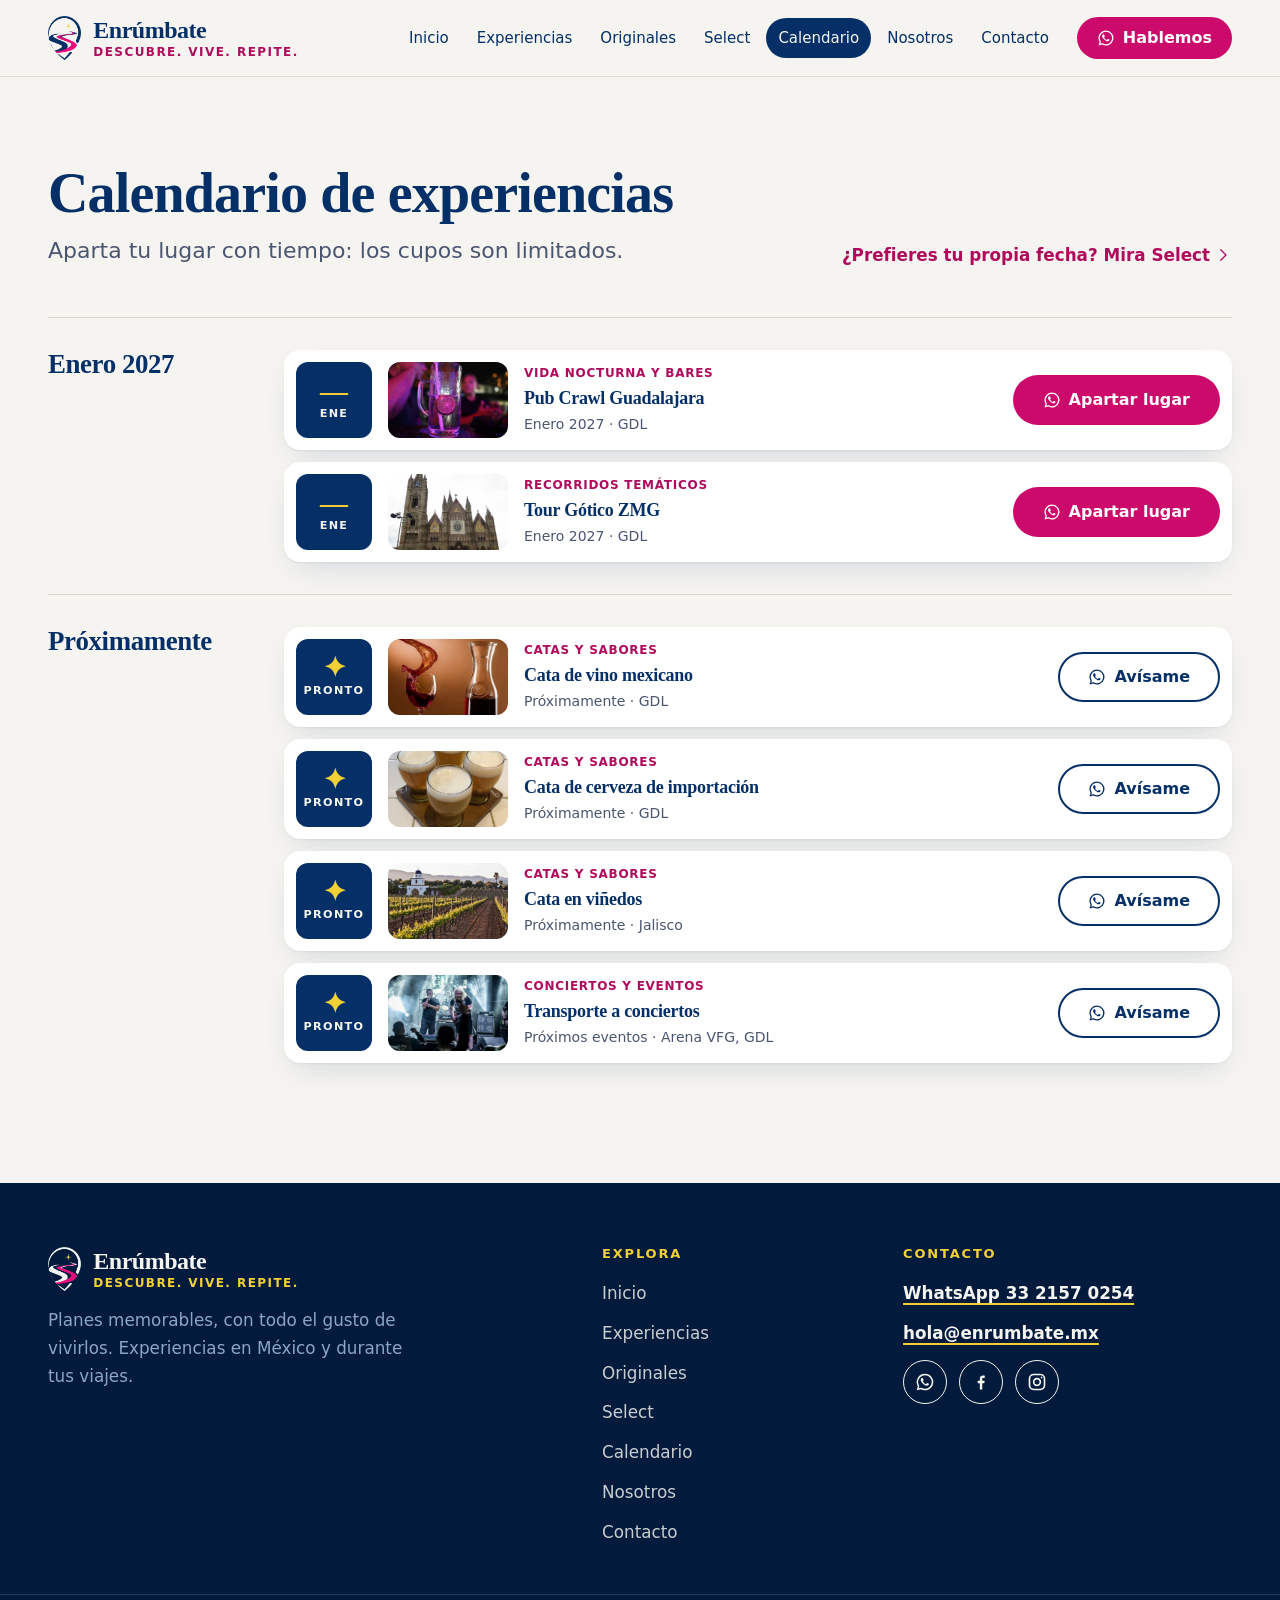
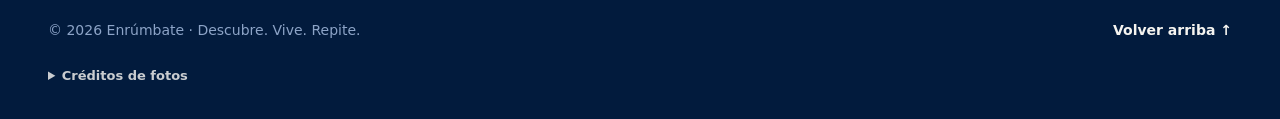
==== commit 431aca9f: "Optimización: WebP con srcset, logos ligeros, fuentes alojadas y precargadas, sin saltos al cargar (" ====
--- a/calendario.html
+++ b/calendario.html
@@ -17,10 +17,9 @@
   <meta property="og:image:height" content="630">
   <meta name="twitter:card" content="summary_large_image">
   <link rel="canonical" href="https://enrumbate.mx/calendario.html">
-  <link rel="icon" type="image/png" href="assets/logo-mark.png">
-  <link rel="preconnect" href="https://fonts.googleapis.com">
-  <link rel="preconnect" href="https://fonts.gstatic.com" crossorigin>
-  <link href="https://fonts.googleapis.com/css2?family=Fraunces:ital,opsz,wght,SOFT@0,9..144,600..700,100;1,9..144,600..700,100&family=Manrope:wght@400;500;700;800&display=swap" rel="stylesheet">
+  <link rel="icon" type="image/png" href="assets/logo-mark-sm.png">
+  <link rel="preload" href="assets/fonts/fraunces-latin.woff2" as="font" type="font/woff2" crossorigin>
+  <link rel="preload" href="assets/fonts/manrope-latin.woff2" as="font" type="font/woff2" crossorigin>
   <link rel="stylesheet" href="css/styles.css">
   <link rel="stylesheet" href="css/site.css">
 </head>
--- a/css/styles.css
+++ b/css/styles.css
@@ -1,6 +1,11 @@
 /* =========================================================
    Enrúmbate — Tokens + base (ver designsystem.md)
    ========================================================= */
+/* Fuentes alojadas en el sitio (subconjunto latino de Google Fonts, licencia OFL) */
+@font-face { font-family: "Fraunces"; font-style: normal; font-weight: 600 700; font-display: swap; src: url("../assets/fonts/fraunces-latin.woff2") format("woff2"); unicode-range: U+0000-00FF, U+0131, U+0152-0153, U+02BB-02BC, U+02C6, U+02DA, U+02DC, U+0304, U+0308, U+0329, U+2000-206F, U+20AC, U+2122, U+2191, U+2193, U+2212, U+2215, U+FEFF, U+FFFD; }
+@font-face { font-family: "Fraunces"; font-style: italic; font-weight: 600 700; font-display: swap; src: url("../assets/fonts/fraunces-italic-latin.woff2") format("woff2"); unicode-range: U+0000-00FF, U+0131, U+0152-0153, U+02BB-02BC, U+02C6, U+02DA, U+02DC, U+0304, U+0308, U+0329, U+2000-206F, U+20AC, U+2122, U+2191, U+2193, U+2212, U+2215, U+FEFF, U+FFFD; }
+@font-face { font-family: "Manrope"; font-style: normal; font-weight: 400 800; font-display: swap; src: url("../assets/fonts/manrope-latin.woff2") format("woff2"); unicode-range: U+0000-00FF, U+0131, U+0152-0153, U+02BB-02BC, U+02C6, U+02DA, U+02DC, U+0304, U+0308, U+0329, U+2000-206F, U+20AC, U+2122, U+2191, U+2193, U+2212, U+2215, U+FEFF, U+FFFD; }
+
 :root {
   /* Paleta */
   --navy-900: #021B3D;
--- a/css/site.css
+++ b/css/site.css
@@ -394,3 +394,9 @@
   .exp-grid-offset > * { scroll-snap-align: start; }
   .strip-cats .cat-item:last-child:nth-child(odd) { grid-column: 1 / -1; }
 }
+
+/* Reserva el espacio del header y del pie mientras js/site.js los dibuja (evita saltos, CLS) */
+#site-header { min-height: 77px; }
+/* La tira de beneficios sube 64px sobre el héroe: el héroe deja ese espacio libre */
+.hero-dark:has(+ .strip) .hero-inner { padding-bottom: calc(clamp(56px, 9vw, 120px) + var(--space-8)); }
+@media (max-width: 640px) { .strip-inner > :last-child:nth-child(odd) { grid-column: 1 / -1; } }
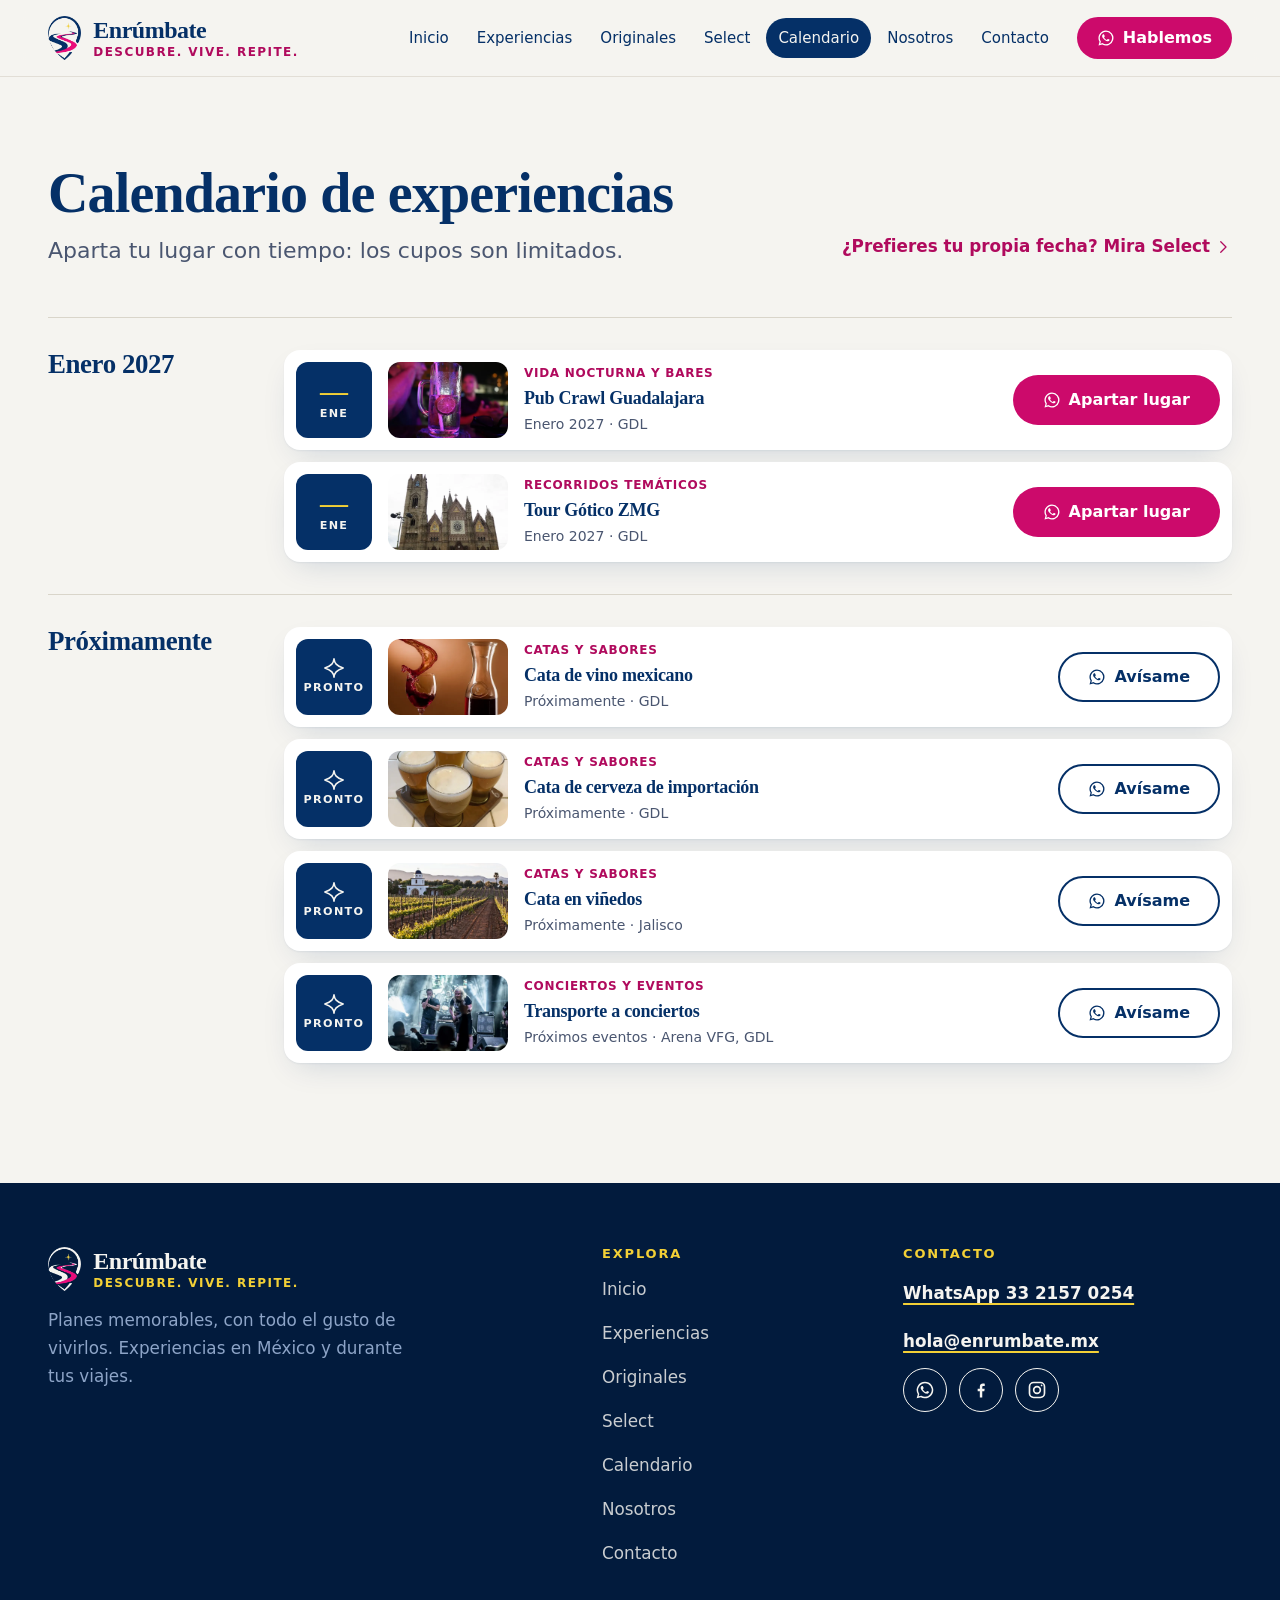
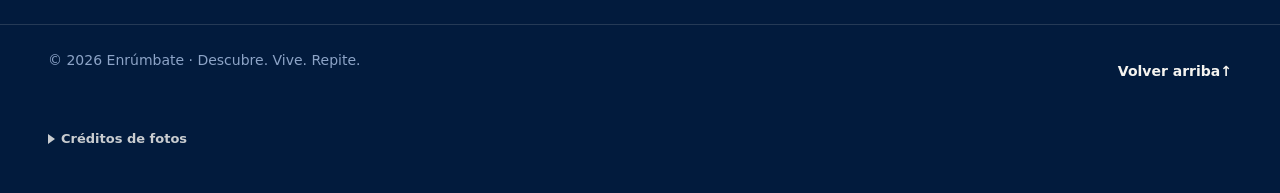
==== commit f40be546: "Casos límite: formulario con error visible, fecha legible y respaldo si no abre WhatsApp; listas vac" ====
--- a/calendario.html
+++ b/calendario.html
@@ -39,6 +39,7 @@
           <a class="more" href="select.html">¿Prefieres tu propia fecha? Mira Select <span data-icon="arrow"></span></a>
         </div>
         <div id="cal"></div>
+        <noscript><p class="empty">Para ver el calendario, activa JavaScript en tu navegador. También puedes preguntarnos por <a class="text-link" href="https://wa.me/523321570254">WhatsApp al 33 2157 0254</a>.</p></noscript>
       </div>
     </section>
   </main>
@@ -61,7 +62,7 @@
       return `<section class="cal-month"><h2>${title}</h2><div class="cal-list">${items.map(e => {
         const d = e.fecha ? new Date(e.fecha + 'T12:00:00') : null;
         const exact = e.fecha && /\b\d{1,2}\b/.test(e.fechaTexto);
-        const box = d ? `<b>${exact ? d.getDate() : '—'}</b><small>${fmtMon.format(d).replace('.', '')}</small>` : `<b>✦</b><small>Pronto</small>`;
+        const box = d ? `<b>${exact ? d.getDate() : '—'}</b><small>${fmtMon.format(d).replace('.', '')}</small>` : `${ENRUI.icon('spark', 'cal-spark')}<small>Pronto</small>`;
         const cat = ENR.categorias[e.categoria]?.nombre || '';
         return `<article class="cal-item">
           <div class="cal-date" aria-hidden="true">${box}</div>
@@ -72,7 +73,7 @@
             : `<a class="btn btn-secondary" href="${ENRUI.wa('Hola Enrúmbate, avísenme cuando haya fecha para: ' + e.titulo)}" target="_blank" rel="noopener">${ENRUI.icon('wa', 'btn-icon')} Avísame<span class="sr-only"> cuando haya fecha, por WhatsApp</span></a>`}
         </article>`; }).join('')}</div></section>`;
     }).join('');
-    document.getElementById('cal').innerHTML = html;
+    document.getElementById('cal').innerHTML = html || ENRUI.emptyMsg('Estamos armando las próximas salidas.');
   })();
   </script>
 </body>
--- a/css/styles.css
+++ b/css/styles.css
@@ -93,6 +93,7 @@
   overflow-x: hidden;
 }
 img, svg { display: block; max-width: 100%; }
+img { height: auto; }
 a { color: inherit; }
 h1, h2, h3 {
   font-family: var(--font-display);
@@ -171,5 +172,6 @@
 
 @media (prefers-reduced-motion: reduce) {
   html { scroll-behavior: auto; }
+  * { scroll-behavior: auto !important; }
   *, *::before, *::after { animation: none !important; transition: none !important; }
 }
--- a/css/site.css
+++ b/css/site.css
@@ -286,7 +286,7 @@
 .noscript-nav { display: flex; flex-wrap: wrap; gap: var(--space-3); padding-block: var(--space-4); font-weight: 700; }
 
 .ico { display: inline-block; vertical-align: middle; }
-.cat-item span, .benefit span { min-width: 0; overflow-wrap: anywhere; }
+.cat-item span, .benefit span { min-width: 0; overflow-wrap: break-word; }
 @media (max-width: 640px) { .cat-item, .benefit { padding: var(--space-4); gap: var(--space-2); font-size: .875rem; } .cat-item .ico, .benefit .ico { width: 26px; height: 26px; } }
 
 /* ---------- Variantes (antes estilos sueltos en el HTML) ---------- */
@@ -380,9 +380,6 @@
   .contact-grid > .form { grid-column: 1 / span 7; }
   .contact-grid > .contact-aside { grid-column: 9 / -1; }
 }
-@media (prefers-reduced-motion: reduce) {
-  *, *::before, *::after { transition-duration: .01ms !important; animation-duration: .01ms !important; scroll-behavior: auto !important; }
-}
 @media (max-width: 699px) {
   .exp-grid-offset {
     grid-auto-flow: column; grid-template-columns: none; grid-auto-columns: 84%;
@@ -400,3 +397,87 @@
 /* La tira de beneficios sube 64px sobre el héroe: el héroe deja ese espacio libre */
 .hero-dark:has(+ .strip) .hero-inner { padding-bottom: calc(clamp(56px, 9vw, 120px) + var(--space-8)); }
 @media (max-width: 640px) { .strip-inner > :last-child:nth-child(odd) { grid-column: 1 / -1; } }
+
+/* ---------- Adaptación a pantallas y dedos (v0.10) ---------- */
+/* Áreas táctiles de 44px en enlaces sueltos (pie, "ver más", filtros) */
+.footer-nav { gap: 0; }
+.footer-nav a, .footer-contact .text-link, .footer-bottom a, .section-head .more { display: inline-flex; align-items: center; min-height: 44px; min-width: 44px; }
+.footer-contact { row-gap: var(--space-1, 4px); }
+.footer-credits summary { display: flex; align-items: center; gap: 6px; min-height: 44px; }
+.footer-credits summary::-webkit-details-marker { display: none; }
+.footer-credits summary::before { content: ""; width: 0; height: 0; border-block: 5px solid transparent; border-left: 7px solid currentColor; transition: transform var(--dur) var(--ease); }
+.footer-credits[open] summary::before { transform: rotate(90deg); }
+.footer-credits summary { list-style: none; }
+.chip-btn { min-height: 44px; }
+
+/* Tira de categorías: de 700px en adelante, icono arriba y 5 columnas iguales (sin cortar palabras) */
+@media (min-width: 700px) {
+  .strip-cats .strip-inner { grid-template-columns: repeat(auto-fit, minmax(0, 1fr)); }
+  .strip-cats .cat-item { flex-direction: column; text-align: center; gap: var(--space-2); padding-inline: var(--space-3); }
+}
+
+/* Filtros en celular: cada fila es una sola línea que se desliza, con desvanecido que avisa que hay más */
+@media (max-width: 699px) {
+  .filters { gap: var(--space-3); }
+  .filter-row {
+    flex-wrap: nowrap; overflow-x: auto; overscroll-behavior-x: contain; scrollbar-width: none;
+    margin-inline: calc(var(--margin) * -1); padding: 2px var(--margin);
+    scroll-padding-inline: var(--margin);
+    -webkit-mask-image: linear-gradient(90deg, #000 calc(100% - 40px), transparent);
+            mask-image: linear-gradient(90deg, #000 calc(100% - 40px), transparent);
+  }
+  .filter-row.at-end { -webkit-mask-image: none; mask-image: none; }
+  .filter-row::-webkit-scrollbar { display: none; }
+  .filter-row > * { flex: none; }
+  .filter-row .lbl { min-width: 0; }
+}
+
+/* Carrusel de "Próximas fechas" en celular: puntos que indican posición */
+.carousel-dots { display: none; }
+@media (max-width: 699px) {
+  .carousel-dots { display: flex; justify-content: center; gap: 8px; margin-top: var(--space-2); }
+  .carousel-dots span { width: 8px; height: 8px; border-radius: 50%; background: var(--navy-300); transition: width var(--dur) var(--ease), background var(--dur) var(--ease); }
+  .carousel-dots span.on { width: 22px; border-radius: 4px; background: var(--magenta-600); }
+}
+
+/* Celular horizontal: el héroe del inicio pone foto y texto lado a lado para no empujar el botón fuera de vista */
+@media (orientation: landscape) and (max-height: 500px) and (min-width: 640px) {
+  .hero-pin-grid { grid-template-columns: 3fr 2fr; padding-block: var(--space-7); }
+  .hero-figure { width: min(100%, 240px); }
+  .hero-copy h1 { font-size: clamp(2rem, 4.6vw, 2.75rem); }
+  .hero-next { left: -16px; bottom: 16px; }
+}
+/* Pantallas muy angostas (320px): marca y foto más contenidas */
+@media (max-width: 359px) {
+  .brand-tag small { font-size: .625rem; letter-spacing: .08em; }
+  .hero-figure { width: 82%; }
+  .hero-next { left: -12px; max-width: 200px; }
+}
+/* Tiras en celular: 2 columnas fijas con divisiones limpias (la última, si queda sola, ocupa la fila) */
+@media (max-width: 699px) {
+  .strip-inner { grid-template-columns: repeat(2, minmax(0, 1fr)); }
+  .strip-inner > * { border-right: 0; border-bottom: 1px solid var(--line); }
+  .strip-inner > :nth-child(odd):not(:last-child) { border-right: 1px solid var(--line); }
+  .strip-inner > :last-child, .strip-inner > :nth-last-child(2):nth-child(odd) { border-bottom: 0; }
+  .strip-inner > :last-child:nth-child(odd) { grid-column: 1 / -1; }
+  .strip-dark .strip-inner > * { border-color: rgba(245,244,240,.12); }
+}
+@media (max-width: 359px) {
+  .strip-inner { grid-template-columns: 1fr; }
+  .strip-inner > * { border-right: 0 !important; border-bottom: 1px solid var(--line); }
+  .strip-dark .strip-inner > * { border-color: rgba(245,244,240,.12); }
+  .strip-inner > :nth-last-child(2):nth-child(odd) { border-bottom-width: 1px; border-bottom-style: solid; }
+  .strip-inner > :last-child { border-bottom: 0; }
+}
+
+/* ---------- Casos límite (v0.11) ---------- */
+.field-error { font-size: var(--fs-small); font-weight: 600; color: var(--magenta-700); }
+.field input[aria-invalid="true"] { border-color: var(--magenta-600); }
+.field-hint { font-size: var(--fs-small); color: var(--color-text-muted); }
+.results-count { font-size: var(--fs-small); font-weight: 600; color: var(--color-text-muted); margin-bottom: var(--space-4); }
+.exp-grid > .empty { grid-column: 1 / -1; }
+@media (max-width: 699px) { .exp-grid-offset:has(> .empty) { grid-auto-columns: 100%; } }
+.exp-chip { max-width: calc(100% - 24px); }
+.exp-chip:not(.chip-select) { overflow: hidden; text-overflow: ellipsis; white-space: nowrap; display: block; }
+.exp-body h3, .cal-info h3 { overflow-wrap: break-word; }
+.cal-spark { width: 22px; height: 22px; }
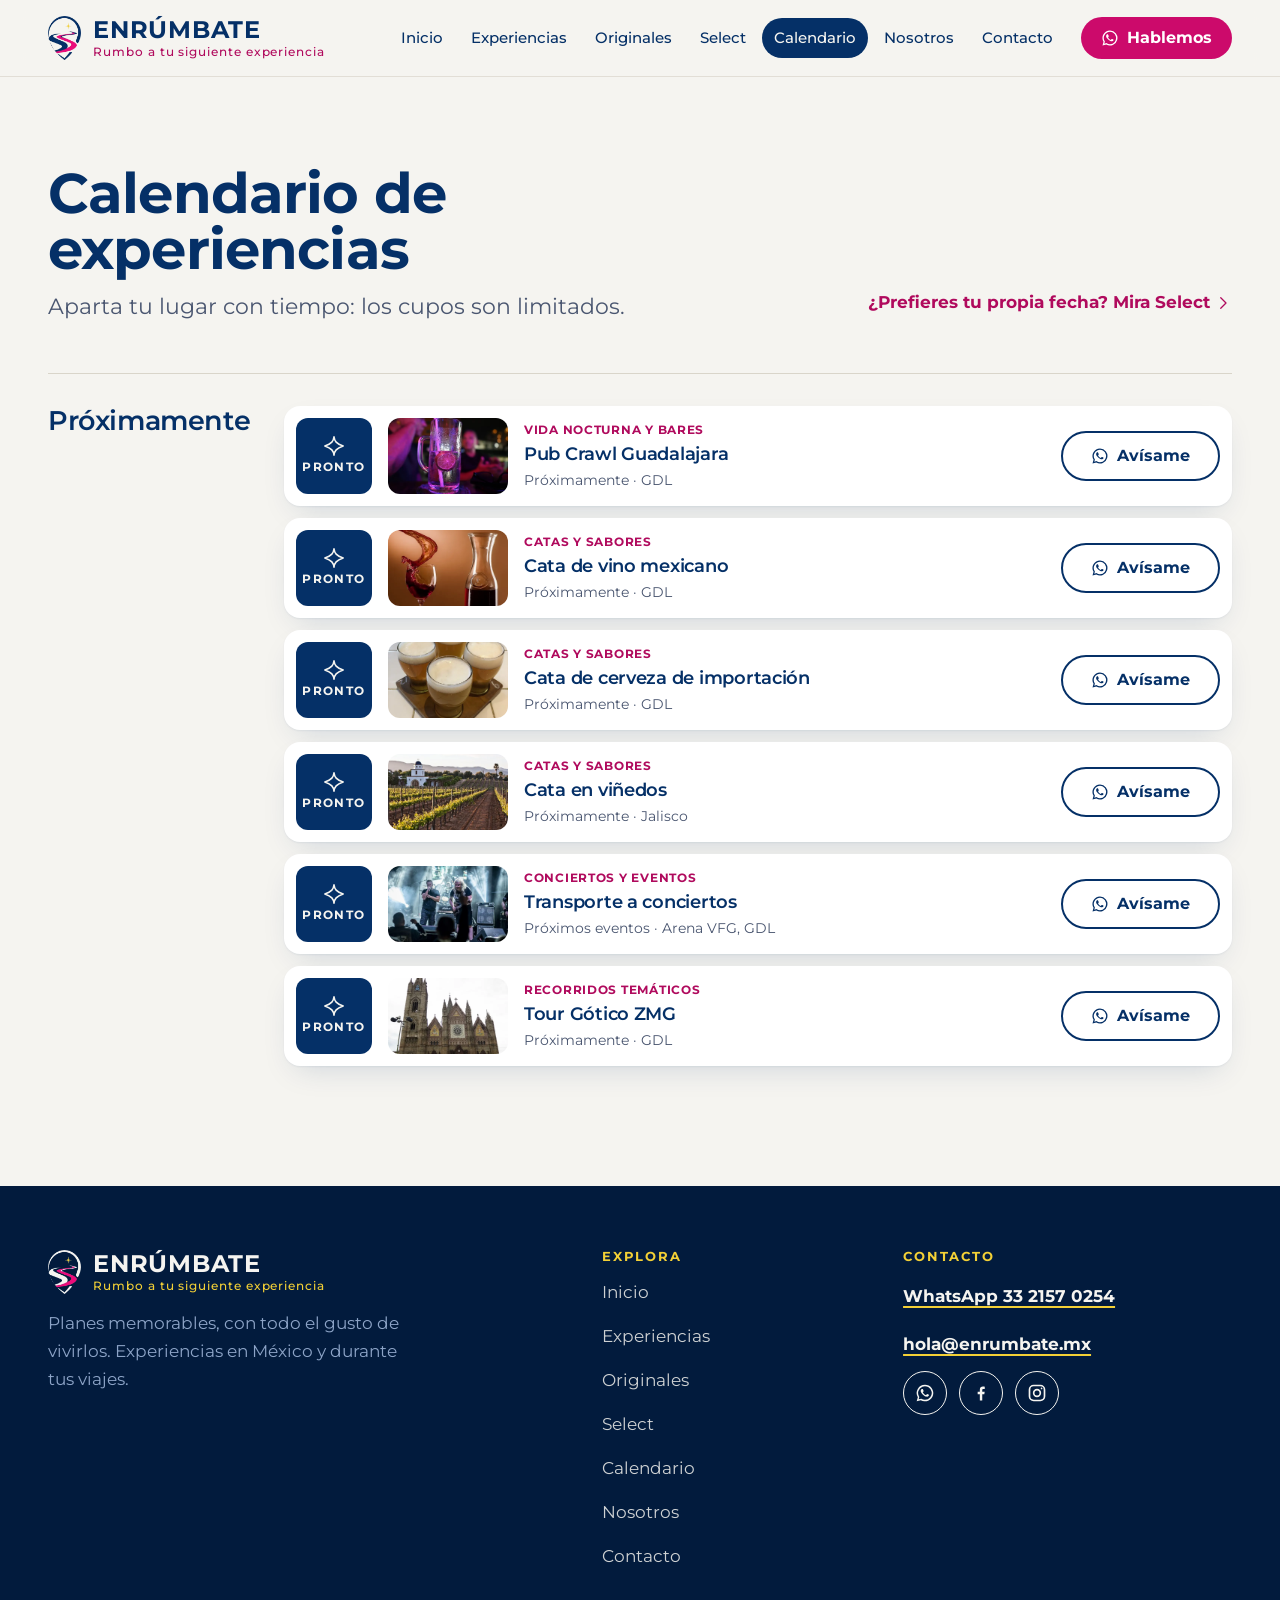
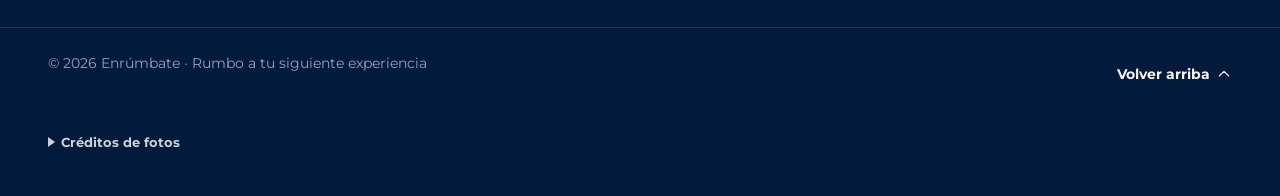
==== commit 1fe97bd6: "Tipografía Montserrat: ENRÚMBATE en mayúsculas con tracking 30, eslogan «Rumbo a tu siguiente experi" ====
--- a/calendario.html
+++ b/calendario.html
@@ -18,8 +18,7 @@
   <meta name="twitter:card" content="summary_large_image">
   <link rel="canonical" href="https://enrumbate.mx/calendario.html">
   <link rel="icon" type="image/png" href="assets/logo-mark-sm.png">
-  <link rel="preload" href="assets/fonts/fraunces-latin.woff2" as="font" type="font/woff2" crossorigin>
-  <link rel="preload" href="assets/fonts/manrope-latin.woff2" as="font" type="font/woff2" crossorigin>
+  <link rel="preload" href="assets/fonts/montserrat-latin.woff2" as="font" type="font/woff2" crossorigin>
   <link rel="stylesheet" href="css/styles.css">
   <link rel="stylesheet" href="css/site.css">
 </head>
--- a/css/styles.css
+++ b/css/styles.css
@@ -2,9 +2,8 @@
    Enrúmbate — Tokens + base (ver designsystem.md)
    ========================================================= */
 /* Fuentes alojadas en el sitio (subconjunto latino de Google Fonts, licencia OFL) */
-@font-face { font-family: "Fraunces"; font-style: normal; font-weight: 600 700; font-display: swap; src: url("../assets/fonts/fraunces-latin.woff2") format("woff2"); unicode-range: U+0000-00FF, U+0131, U+0152-0153, U+02BB-02BC, U+02C6, U+02DA, U+02DC, U+0304, U+0308, U+0329, U+2000-206F, U+20AC, U+2122, U+2191, U+2193, U+2212, U+2215, U+FEFF, U+FFFD; }
-@font-face { font-family: "Fraunces"; font-style: italic; font-weight: 600 700; font-display: swap; src: url("../assets/fonts/fraunces-italic-latin.woff2") format("woff2"); unicode-range: U+0000-00FF, U+0131, U+0152-0153, U+02BB-02BC, U+02C6, U+02DA, U+02DC, U+0304, U+0308, U+0329, U+2000-206F, U+20AC, U+2122, U+2191, U+2193, U+2212, U+2215, U+FEFF, U+FFFD; }
-@font-face { font-family: "Manrope"; font-style: normal; font-weight: 400 800; font-display: swap; src: url("../assets/fonts/manrope-latin.woff2") format("woff2"); unicode-range: U+0000-00FF, U+0131, U+0152-0153, U+02BB-02BC, U+02C6, U+02DA, U+02DC, U+0304, U+0308, U+0329, U+2000-206F, U+20AC, U+2122, U+2191, U+2193, U+2212, U+2215, U+FEFF, U+FFFD; }
+@font-face { font-family: "Montserrat"; font-style: normal; font-weight: 400 800; font-display: swap; src: url("../assets/fonts/montserrat-latin.woff2") format("woff2"); unicode-range: U+0000-00FF, U+0131, U+0152-0153, U+02BB-02BC, U+02C6, U+02DA, U+02DC, U+0304, U+0308, U+0329, U+2000-206F, U+20AC, U+2122, U+2191, U+2193, U+2212, U+2215, U+FEFF, U+FFFD; }
+@font-face { font-family: "Montserrat"; font-style: italic; font-weight: 400 800; font-display: swap; src: url("../assets/fonts/montserrat-italic-latin.woff2") format("woff2"); unicode-range: U+0000-00FF, U+0131, U+0152-0153, U+02BB-02BC, U+02C6, U+02DA, U+02DC, U+0304, U+0308, U+0329, U+2000-206F, U+20AC, U+2122, U+2191, U+2193, U+2212, U+2215, U+FEFF, U+FFFD; }
 
 :root {
   /* Paleta */
@@ -45,15 +44,21 @@
   --color-select: var(--cyan-500);
 
   /* Tipografía */
-  --font-display: "Fraunces", Georgia, serif;
-  --font-body: "Manrope", system-ui, -apple-system, "Segoe UI", sans-serif;
+  --font-display: "Montserrat", system-ui, -apple-system, "Segoe UI", sans-serif;
+  /* Tracking de marca (TIP-03/TIP-04): 30 y 77 milésimas de em, como en el manual */
+  --track-brand: .03em;
+  --track-slogan: .077em;
+  --font-body: "Montserrat", system-ui, -apple-system, "Segoe UI", sans-serif;
   --fs-display: clamp(2.75rem, 1.6rem + 5.2vw, 5.5rem);
   --fs-h2: clamp(2.125rem, 1.5rem + 2.8vw, 3.5rem);
   --fs-h3: clamp(1.375rem, 1.2rem + 0.6vw, 1.75rem);
   --fs-lead: clamp(1.125rem, 1rem + 0.5vw, 1.375rem);
   --fs-body: clamp(1rem, 0.97rem + 0.1vw, 1.0625rem);
+  --fs-ui: 0.9375rem;
   --fs-small: 0.875rem;
-  --fs-eyebrow: 0.8125rem;
+  --fs-caption: 0.8125rem;
+  --fs-eyebrow: var(--fs-caption);
+  --fs-micro: 0.75rem;
 
   /* Espaciado */
   --space-1: 4px;  --space-2: 8px;  --space-3: 12px; --space-4: 16px;
@@ -73,6 +78,25 @@
   --radius-pin: 999px 999px 999px 24px;
   --radius-pill: 999px;
   --shadow-card: 0 1px 2px rgba(5,48,103,.06), 0 12px 32px -12px rgba(5,48,103,.18);
+  /* Sobre fondos oscuros (navy): texto secundario, líneas y rellenos (COL-60…63) */
+  --on-dark-text: rgba(245,244,240,.84);
+  --on-dark-line: rgba(245,244,240,.14);
+  --on-dark-fill: rgba(245,244,240,.06);
+  --on-dark-fill-hover: rgba(245,244,240,.1);
+  /* Velos navy sobre fotos y paneles (COL-64…67) */
+  --scrim-hero-side: linear-gradient(90deg, var(--navy-900) 0%, rgba(2,27,61,.92) 38%, rgba(2,27,61,.35) 72%, rgba(2,27,61,.15) 100%);
+  --scrim-hero-top: linear-gradient(180deg, rgba(2,27,61,.55) 0%, rgba(2,27,61,.9) 55%, var(--navy-900) 100%);
+  --scrim-panel: rgba(2,27,61,.85);
+  --scrim-panel-soft: rgba(2,27,61,.55);
+  /* Header translúcido (COL-46, COL-47) */
+  --surface-glass: rgba(245,244,240,.9);
+  --line-soft: rgba(217,213,202,.7);
+  /* Sombras: flotantes (botón, menú) y sobre foto (FOR-09…12) */
+  --shadow-float: 0 2px 4px rgba(5,48,103,.12), 0 12px 28px -8px rgba(5,48,103,.45);
+  --shadow-drop: 0 20px 40px -20px rgba(5,48,103,.25);
+  --shadow-photo: 0 2px 6px rgba(0,0,0,.25), 0 30px 60px -20px rgba(0,0,0,.6);
+  --shadow-badge: 0 2px 4px rgba(0,0,0,.15), 0 18px 36px -12px rgba(0,0,0,.5);
+  --glow-spark: drop-shadow(0 6px 14px rgba(243,208,54,.35));
   --ease: cubic-bezier(.2,.7,.2,1);
   --dur: 220ms;
 }
@@ -97,7 +121,6 @@
 a { color: inherit; }
 h1, h2, h3 {
   font-family: var(--font-display);
-  font-variation-settings: "SOFT" 100;
   font-weight: 600;
   margin: 0;
   letter-spacing: -0.015em;
@@ -160,7 +183,7 @@
 
 .brand { display: inline-flex; align-items: center; gap: var(--space-3); text-decoration: none; }
 .brand img { height: 44px; width: auto; }
-.brand span { font: 700 1.5rem/1 var(--font-display); font-variation-settings: "SOFT" 100; letter-spacing: -0.02em; }
+.brand:not(.brand-tag) > span { font: 700 1.5rem/1 var(--font-display); letter-spacing: var(--track-brand); text-transform: uppercase; }
 
 .social { display: flex; gap: var(--space-3); list-style: none; margin: 0; padding: 0; }
 .social a {
--- a/css/site.css
+++ b/css/site.css
@@ -7,17 +7,17 @@
 /* ---------- Header (COM-10) ---------- */
 .site-header {
   position: sticky; top: 0; z-index: 50;
-  background: rgba(245,244,240,.9);
+  background: var(--surface-glass);
   backdrop-filter: saturate(1.4) blur(12px); -webkit-backdrop-filter: saturate(1.4) blur(12px);
-  border-bottom: 1px solid rgba(217,213,202,.7);
+  border-bottom: 1px solid var(--line-soft);
 }
 .header-inner { display: flex; align-items: center; justify-content: space-between; min-height: 76px; gap: var(--space-5); }
 .brand-tag .brand-words { display: grid; gap: 4px; }
-.brand-tag .brand-name { font: 700 1.5rem/1 var(--font-display); font-variation-settings: "SOFT" 100; letter-spacing: -0.02em; }
-.brand-tag small { font: 700 .75rem/1 var(--font-body); letter-spacing: .12em; text-transform: uppercase; color: var(--magenta-700); }
+.brand-tag .brand-name { font: 700 1.5rem/1 var(--font-display); letter-spacing: var(--track-brand); text-transform: uppercase; }
+.brand-tag small { font: 500 var(--fs-micro)/1 var(--font-body); letter-spacing: var(--track-slogan); color: var(--magenta-700); white-space: nowrap; }
 .on-dark .brand-tag small { color: var(--yellow-400); }
 .main-nav { display: flex; align-items: center; gap: var(--space-1); }
-.main-nav a:not(.btn) { text-decoration: none; font-weight: 500; font-size: .9375rem; padding: 8px 12px; border-radius: var(--radius-pill); transition: background var(--dur) var(--ease), color var(--dur) var(--ease); }
+.main-nav a:not(.btn) { text-decoration: none; font-weight: 500; font-size: var(--fs-ui); padding: 8px 12px; border-radius: var(--radius-pill); transition: background var(--dur) var(--ease), color var(--dur) var(--ease); }
 .main-nav a:not(.btn):hover { background: var(--navy-100); }
 .main-nav a.is-active { background: var(--navy-700); color: var(--cream-50); }
 .main-nav a.nav-originales.is-active { background: var(--magenta-600); }
@@ -43,7 +43,7 @@
   .main-nav {
     position: fixed; inset: 76px 0 auto 0; flex-direction: column; align-items: stretch; gap: 2px;
     background: var(--cream-50); padding: var(--space-4) var(--margin) var(--space-6);
-    border-bottom: 1px solid var(--line); box-shadow: 0 20px 40px -20px rgba(5,48,103,.25);
+    border-bottom: 1px solid var(--line); box-shadow: var(--shadow-drop);
     max-height: calc(100svh - 76px); overflow-y: auto;
     transform: translateY(-8px); opacity: 0; visibility: hidden;
     transition: opacity var(--dur) var(--ease), transform var(--dur) var(--ease), visibility var(--dur);
@@ -59,15 +59,15 @@
 .hero-dark .hero-bg img { width: 100%; height: 100%; object-fit: cover; }
 .hero-dark::before {
   content: ""; position: absolute; inset: 0; z-index: -1;
-  background: linear-gradient(90deg, var(--navy-900) 0%, rgba(2,27,61,.92) 38%, rgba(2,27,61,.35) 72%, rgba(2,27,61,.15) 100%);
+  background: var(--scrim-hero-side);
 }
 @media (max-width: 860px) {
-  .hero-dark::before { background: linear-gradient(180deg, rgba(2,27,61,.55) 0%, rgba(2,27,61,.9) 55%, var(--navy-900) 100%); }
+  .hero-dark::before { background: var(--scrim-hero-top); }
 }
 .hero-dark .hero-inner { padding-block: clamp(56px, 9vw, 120px); display: grid; gap: var(--space-5); justify-items: start; max-width: 640px; }
 .hero-dark h1 { color: var(--cream-50); }
 .hero-dark h1 em { font-style: italic; }
-.hero-dark .lead { font-size: var(--fs-lead); color: rgba(245,244,240,.86); max-width: 48ch; }
+.hero-dark .lead { font-size: var(--fs-lead); color: var(--on-dark-text); max-width: 48ch; }
 .hero-dark .actions { display: flex; flex-wrap: wrap; gap: var(--space-4); margin-top: var(--space-2); }
 .hero-originales h1 em { color: var(--magenta-500); }
 .hero-select h1 em { color: var(--cyan-500); }
@@ -80,7 +80,7 @@
 .line-pill { display: inline-block; font: 800 1rem/1 var(--font-body); letter-spacing: .2em; text-transform: uppercase; padding: 9px 16px; border-radius: var(--radius-pill); }
 .line-pill.originales { background: var(--magenta-600); color: var(--white); font-style: italic; letter-spacing: .06em; font-size: 1.125rem; }
 .line-pill.select { border: 2px solid var(--cyan-500); color: var(--cyan-500); }
-.line-lockup .of { font: 700 1.5rem/1 var(--font-display); font-variation-settings: "SOFT" 100; }
+.line-lockup .of { font: 700 1.5rem/1 var(--font-display); }
 
 /* ---------- Tira de beneficios / categorías ---------- */
 .strip { position: relative; z-index: 2; margin-top: calc(var(--space-8) * -1); }
@@ -88,16 +88,16 @@
   display: grid; grid-template-columns: repeat(auto-fit, minmax(150px, 1fr));
   background: var(--white); border-radius: var(--radius-md); box-shadow: var(--shadow-card); overflow: hidden;
 }
-.strip-dark .strip-inner { background: rgba(2,27,61,.85); color: var(--cream-50); border: 1px solid rgba(245,244,240,.14); backdrop-filter: blur(10px); -webkit-backdrop-filter: blur(10px); }
+.strip-dark .strip-inner { background: var(--scrim-panel); color: var(--cream-50); border: 1px solid var(--on-dark-line); backdrop-filter: blur(10px); -webkit-backdrop-filter: blur(10px); }
 .cat-item, .benefit {
   display: flex; align-items: center; gap: var(--space-3); padding: var(--space-5);
-  text-decoration: none; font-weight: 500; font-size: .9375rem; line-height: 1.3;
+  text-decoration: none; font-weight: 500; font-size: var(--fs-ui); line-height: 1.3;
   border-right: 1px solid var(--line); transition: background var(--dur) var(--ease);
 }
-.strip-dark .cat-item, .strip-dark .benefit { border-color: rgba(245,244,240,.12); }
+.strip-dark .cat-item, .strip-dark .benefit { border-color: var(--on-dark-line); }
 .cat-item:last-child, .benefit:last-child { border-right: 0; }
 .cat-item:hover { background: var(--navy-100); }
-.strip-dark .cat-item:hover { background: rgba(245,244,240,.08); }
+.strip-dark .cat-item:hover { background: var(--on-dark-fill-hover); }
 .cat-item .ico, .benefit .ico { width: 32px; height: 32px; flex: none; color: var(--navy-700); }
 .strip-dark .ico { color: var(--cyan-500); }
 .strip-originales .ico { color: var(--magenta-500); }
@@ -115,7 +115,7 @@
 .section-head .more .ico { width: 18px; height: 18px; }
 .section-head .more:hover { text-decoration: underline; }
 .band-dark { background: var(--navy-700); color: var(--cream-50); }
-.band-dark .section-head p:not(.eyebrow) { color: rgba(245,244,240,.8); }
+.band-dark .section-head p:not(.eyebrow) { color: var(--on-dark-text); }
 .band-dark .section-head .more { color: var(--cyan-500); }
 .band-alt { background: var(--cream-100); }
 
@@ -150,15 +150,15 @@
 .exp-card:hover .exp-media img { transform: scale(1.04); }
 .exp-chip {
   position: absolute; top: 12px; left: 12px; display: inline-flex; align-items: center; gap: 6px;
-  background: var(--magenta-600); color: var(--white); font-size: .8125rem; font-weight: 700;
+  background: var(--magenta-600); color: var(--white); font-size: var(--fs-caption); font-weight: 700;
   padding: 6px 12px; border-radius: var(--radius-pill);
 }
 .exp-chip .ico { width: 16px; height: 16px; }
 .exp-chip.chip-select { background: var(--navy-900); color: var(--yellow-400); }
 .exp-body { display: grid; gap: var(--space-3); padding: var(--space-5); align-content: start; grid-template-rows: auto auto 1fr auto; }
 .exp-body h3 { font-size: 1.3125rem; }
-.exp-body p { color: var(--color-text-muted); font-size: .9375rem; line-height: 1.5; }
-.exp-meta { list-style: none; margin: 0; padding: 0; display: grid; gap: 6px; font-size: .875rem; font-weight: 500; align-self: end; }
+.exp-body p { color: var(--color-text-muted); font-size: var(--fs-ui); line-height: 1.5; }
+.exp-meta { list-style: none; margin: 0; padding: 0; display: grid; gap: 6px; font-size: var(--fs-small); font-weight: 500; align-self: end; }
 .exp-meta li { display: flex; align-items: center; gap: var(--space-2); }
 .exp-meta .ico { width: 18px; height: 18px; color: var(--magenta-600); flex: none; }
 .is-select .exp-meta .ico { color: var(--cyan-800); }
@@ -166,9 +166,9 @@
 
 /* ---------- Pasos (COM-07) ---------- */
 .steps { list-style: none; margin: 0; padding: 0; display: grid; gap: var(--space-4); grid-template-columns: repeat(auto-fit, minmax(min(260px, 100%), 1fr)); }
-.steps li { display: grid; gap: var(--space-3); padding: var(--space-6); border-radius: var(--radius-md); background: rgba(245,244,240,.06); border: 1px solid rgba(245,244,240,.12); }
-.step-num { font: 700 3rem/1 var(--font-display); font-variation-settings: "SOFT" 100; color: var(--yellow-400); }
-.steps p { color: rgba(245,244,240,.78); }
+.steps li { display: grid; gap: var(--space-3); padding: var(--space-6); border-radius: var(--radius-md); background: var(--on-dark-fill); border: 1px solid var(--on-dark-line); }
+.step-num { font: 700 3rem/1 var(--font-display); color: var(--yellow-400); }
+.steps p { color: var(--on-dark-text); }
 
 /* ---------- CTA final ---------- */
 .cta-card {
@@ -185,7 +185,7 @@
 .filter-row { display: flex; flex-wrap: wrap; gap: var(--space-2); align-items: center; }
 .filter-row .lbl { font-size: var(--fs-eyebrow); font-weight: 700; letter-spacing: .14em; text-transform: uppercase; color: var(--color-text-muted); margin-right: var(--space-2); min-width: 72px; }
 .chip-btn {
-  font: 600 .875rem/1 var(--font-body); padding: 10px 16px; min-height: 40px; border-radius: var(--radius-pill);
+  font: 600 var(--fs-small)/1 var(--font-body); padding: 10px 16px; min-height: 40px; border-radius: var(--radius-pill);
   border: 1.5px solid var(--line); background: var(--white); color: var(--navy-700); cursor: pointer;
   transition: all var(--dur) var(--ease);
 }
@@ -206,14 +206,14 @@
 }
 @media (min-width: 700px) { .cal-item { grid-template-columns: 76px 120px 1fr auto; } }
 .cal-date { display: grid; place-items: center; align-content: center; height: 76px; border-radius: 12px; background: var(--navy-700); color: var(--cream-50); text-align: center; }
-.cal-date b { font: 700 1.75rem/1 var(--font-display); font-variation-settings: "SOFT" 100; color: var(--yellow-400); }
-.cal-date small { font-size: .7rem; font-weight: 700; letter-spacing: .12em; text-transform: uppercase; }
+.cal-date b { font: 700 1.75rem/1 var(--font-display); color: var(--yellow-400); }
+.cal-date small { font-size: var(--fs-micro); font-weight: 700; letter-spacing: .12em; text-transform: uppercase; }
 .cal-thumb { display: none; }
 @media (min-width: 700px) { .cal-thumb { display: block; width: 120px; height: 76px; object-fit: cover; border-radius: 12px; } }
 .cal-info { display: grid; gap: 4px; min-width: 0; }
 .cal-info h3 { font-size: 1.125rem; }
-.cal-info span { font-size: .875rem; color: var(--color-text-muted); }
-.cal-info .tag { font-size: .75rem; font-weight: 700; color: var(--magenta-700); letter-spacing: .06em; text-transform: uppercase; }
+.cal-info span { font-size: var(--fs-small); color: var(--color-text-muted); }
+.cal-info .tag { font-size: var(--fs-micro); font-weight: 700; color: var(--magenta-700); letter-spacing: .06em; text-transform: uppercase; }
 .cal-item .btn { grid-column: 1 / -1; justify-content: center; }
 @media (min-width: 700px) { .cal-item .btn { grid-column: auto; } }
 
@@ -221,7 +221,7 @@
 .form { display: grid; gap: var(--space-5); background: var(--white); border-radius: var(--radius-lg); box-shadow: var(--shadow-card); padding: clamp(24px, 4vw, 48px); }
 .form-row { display: grid; gap: var(--space-5); grid-template-columns: repeat(auto-fit, minmax(min(220px, 100%), 1fr)); }
 .field { display: grid; gap: var(--space-2); }
-.field label { font-weight: 700; font-size: .9375rem; }
+.field label { font-weight: 700; font-size: var(--fs-ui); }
 .field label small { font-weight: 500; color: var(--color-text-muted); }
 .field input, .field select, .field textarea {
   font: 500 1rem/1.4 var(--font-body); color: var(--navy-700); background: var(--cream-50);
@@ -235,7 +235,7 @@
 .contact-tile:hover { transform: translateX(4px); }
 .contact-tile .ico { width: 28px; height: 28px; color: var(--magenta-600); flex: none; }
 .contact-tile b { display: block; }
-.contact-tile span { font-size: .875rem; color: var(--color-text-muted); overflow-wrap: anywhere; }
+.contact-tile span { font-size: var(--fs-small); color: var(--color-text-muted); overflow-wrap: anywhere; }
 
 /* ---------- Texto largo ---------- */
 .prose { display: grid; gap: var(--space-4); max-width: 62ch; font-size: 1.0625rem; }
@@ -244,24 +244,24 @@
 .value { display: grid; gap: var(--space-3); padding: var(--space-6); background: var(--white); border-radius: var(--radius-md); }
 .value .ico { width: 36px; height: 36px; color: var(--magenta-600); }
 .value p { color: var(--color-text-muted); }
-.pending { display: inline-block; background: var(--yellow-100); color: var(--navy-700); font-size: .75rem; font-weight: 700; padding: 4px 10px; border-radius: var(--radius-pill); letter-spacing: .04em; }
+.pending { display: inline-block; background: var(--yellow-100); color: var(--navy-700); font-size: var(--fs-micro); font-weight: 700; padding: 4px 10px; border-radius: var(--radius-pill); letter-spacing: .04em; }
 
 /* ---------- Footer (COM-11) ---------- */
 .site-footer { background: var(--navy-900); color: var(--cream-50); padding-top: var(--space-8); }
 .site-footer .brand-name { color: var(--cream-50); }
-.footer-grid { display: grid; gap: var(--space-7); padding-bottom: var(--space-7); border-bottom: 1px solid rgba(245,244,240,.14); }
+.footer-grid { display: grid; gap: var(--space-7); padding-bottom: var(--space-7); border-bottom: 1px solid var(--on-dark-line); }
 @media (min-width: 860px) { .footer-grid { grid-template-columns: 2fr 1fr 1.3fr; } }
 .footer-brand { display: grid; gap: var(--space-4); align-content: start; }
 .footer-brand p { color: var(--navy-300); max-width: 36ch; }
 .footer-nav, .footer-contact { display: grid; gap: var(--space-3); align-content: start; justify-items: start; }
 .site-footer h3 { font: 700 var(--fs-eyebrow)/1 var(--font-body); letter-spacing: .14em; text-transform: uppercase; color: var(--yellow-400); margin-bottom: var(--space-2); }
-.footer-nav a { text-decoration: none; color: rgba(245,244,240,.82); }
+.footer-nav a { text-decoration: none; color: var(--on-dark-text); }
 .footer-nav a:hover { color: var(--cream-50); text-decoration: underline; }
 .site-footer .social a { color: var(--cream-50); }
 .footer-bottom { display: flex; flex-wrap: wrap; justify-content: space-between; gap: var(--space-4); padding-block: var(--space-5); font-size: var(--fs-small); color: var(--navy-300); }
 .footer-bottom a { text-decoration: none; font-weight: 700; color: var(--cream-50); }
-.footer-credits { padding-bottom: var(--space-6); font-size: .8125rem; line-height: 1.6; color: var(--navy-300); }
-.footer-credits summary { cursor: pointer; font-weight: 700; width: max-content; color: rgba(245,244,240,.82); }
+.footer-credits { padding-bottom: var(--space-6); font-size: var(--fs-caption); line-height: 1.6; color: var(--navy-300); }
+.footer-credits summary { cursor: pointer; font-weight: 700; width: max-content; color: var(--on-dark-text); }
 .footer-credits summary:hover { color: var(--cream-50); }
 .footer-credits p { max-width: 90ch; margin-top: var(--space-3); }
 .field textarea::placeholder, .field input::placeholder { color: var(--ink-500); }
@@ -274,7 +274,7 @@
     display: inline-flex; align-items: center; gap: 8px; min-height: 52px; padding: 0 20px 0 16px;
     background: var(--magenta-600); color: var(--white); border-radius: var(--radius-pill);
     font: 700 1rem/1 var(--font-body); text-decoration: none;
-    box-shadow: 0 2px 4px rgba(5,48,103,.12), 0 12px 28px -8px rgba(5,48,103,.45);
+    box-shadow: var(--shadow-float);
     transition: transform var(--dur) var(--ease), background var(--dur) var(--ease);
   }
   .wa-fab .ico { width: 24px; height: 24px; }
@@ -287,7 +287,7 @@
 
 .ico { display: inline-block; vertical-align: middle; }
 .cat-item span, .benefit span { min-width: 0; overflow-wrap: break-word; }
-@media (max-width: 640px) { .cat-item, .benefit { padding: var(--space-4); gap: var(--space-2); font-size: .875rem; } .cat-item .ico, .benefit .ico { width: 26px; height: 26px; } }
+@media (max-width: 640px) { .cat-item, .benefit { padding: var(--space-4); gap: var(--space-2); font-size: var(--fs-small); } .cat-item .ico, .benefit .ico { width: 26px; height: 26px; } }
 
 /* ---------- Variantes (antes estilos sueltos en el HTML) ---------- */
 em.spark-select { color: var(--cyan-800); }
@@ -303,21 +303,21 @@
 .hero-copy { display: grid; gap: var(--space-5); justify-items: start; }
 .hero-copy h1 { color: var(--cream-50); font-size: clamp(2.5rem, 1.5rem + 3.4vw, 4.5rem); line-height: 1.02; max-width: 13ch; }
 .hero-copy h1 em { font-style: italic; color: var(--yellow-400); }
-.hero-copy .lead { font-size: var(--fs-lead); color: rgba(245,244,240,.86); max-width: 40ch; }
+.hero-copy .lead { font-size: var(--fs-lead); color: var(--on-dark-text); max-width: 40ch; }
 .hero-copy .actions { display: flex; flex-wrap: wrap; gap: var(--space-4); margin-top: var(--space-2); }
 .hero-figure { position: relative; margin: 0; justify-self: end; width: min(78%, 360px); }
-.hero-figure img { width: 100%; aspect-ratio: 4 / 5; object-fit: cover; border-radius: var(--radius-pin); box-shadow: 0 2px 6px rgba(0,0,0,.25), 0 30px 60px -20px rgba(0,0,0,.6); }
-.hero-star { position: absolute; top: -18px; right: -14px; width: 56px; height: 56px; color: var(--yellow-400); fill: var(--yellow-400); stroke: none; filter: drop-shadow(0 6px 14px rgba(243,208,54,.35)); }
+.hero-figure img { width: 100%; aspect-ratio: 4 / 5; object-fit: cover; border-radius: var(--radius-pin); box-shadow: var(--shadow-photo); }
+.hero-star { position: absolute; top: -18px; right: -14px; width: 56px; height: 56px; color: var(--yellow-400); fill: var(--yellow-400); stroke: none; filter: var(--glow-spark); }
 .hero-next {
   position: absolute; left: -28px; bottom: 28px; display: grid; gap: 2px; max-width: 240px;
   padding: 14px 18px; background: var(--cream-50); color: var(--navy-700); border-radius: var(--radius-md) var(--radius-md) var(--radius-md) 4px;
-  text-decoration: none; box-shadow: 0 2px 4px rgba(0,0,0,.15), 0 18px 36px -12px rgba(0,0,0,.5);
+  text-decoration: none; box-shadow: var(--shadow-badge);
   transition: transform var(--dur) var(--ease);
 }
 .hero-next:hover { transform: translateY(-3px); }
-.hero-next small { font-size: .75rem; font-weight: 700; letter-spacing: .1em; text-transform: uppercase; color: var(--magenta-700); }
-.hero-next b { font: 700 1.125rem/1.2 var(--font-display); font-variation-settings: "SOFT" 100; }
-.hero-next span { font-size: .875rem; color: var(--ink-500); }
+.hero-next small { font-size: var(--fs-micro); font-weight: 700; letter-spacing: .1em; text-transform: uppercase; color: var(--magenta-700); }
+.hero-next b { font: 700 1.125rem/1.2 var(--font-display); }
+.hero-next span { font-size: var(--fs-small); color: var(--ink-500); }
 .hero-path, .band-path { position: absolute; inset: 0; width: 100%; height: 100%; z-index: 0; pointer-events: none; }
 .hero-path path, .band-path path { fill: none; stroke: var(--magenta-500); stroke-width: 3; stroke-linecap: round; stroke-dasharray: 1 12; vector-effect: non-scaling-stroke; opacity: .85; }
 @media (min-width: 1024px) {
@@ -345,9 +345,9 @@
 .process { overflow: hidden; }
 .process-grid { display: grid; gap: var(--space-7); position: relative; z-index: 1; }
 .process-intro { display: grid; gap: var(--space-4); align-self: start; }
-.process-intro p { color: rgba(245,244,240,.8); font-size: var(--fs-lead); max-width: 36ch; }
+.process-intro p { color: var(--on-dark-text); font-size: var(--fs-lead); max-width: 36ch; }
 .steps-vertical { grid-template-columns: 1fr; }
-.steps-vertical li { grid-template-columns: auto 1fr; align-items: start; gap: var(--space-5); background: rgba(2,27,61,.55); backdrop-filter: blur(6px); -webkit-backdrop-filter: blur(6px); }
+.steps-vertical li { grid-template-columns: auto 1fr; align-items: start; gap: var(--space-5); background: var(--scrim-panel-soft); backdrop-filter: blur(6px); -webkit-backdrop-filter: blur(6px); }
 .steps-vertical li > div { display: grid; gap: var(--space-2); }
 .band-path path { stroke-width: 3; opacity: .7; }
 @media (min-width: 1024px) {
@@ -447,9 +447,17 @@
   .hero-copy h1 { font-size: clamp(2rem, 4.6vw, 2.75rem); }
   .hero-next { left: -16px; bottom: 16px; }
 }
+/* Celular: el eslogan baja de tamaño para caber en una línea junto al menú */
+@media (max-width: 480px) {
+  .header-inner { gap: var(--space-3); }
+  .brand-tag small { font-size: .625rem; }
+}
 /* Pantallas muy angostas (320px): marca y foto más contenidas */
 @media (max-width: 359px) {
-  .brand-tag small { font-size: .625rem; letter-spacing: .08em; }
+  .brand-tag { gap: var(--space-2); }
+  .brand-tag img { height: 36px; }
+  .brand-tag .brand-name { font-size: 1.25rem; }
+  .brand-tag small { font-size: .5625rem; }
   .hero-figure { width: 82%; }
   .hero-next { left: -12px; max-width: 200px; }
 }
@@ -460,12 +468,12 @@
   .strip-inner > :nth-child(odd):not(:last-child) { border-right: 1px solid var(--line); }
   .strip-inner > :last-child, .strip-inner > :nth-last-child(2):nth-child(odd) { border-bottom: 0; }
   .strip-inner > :last-child:nth-child(odd) { grid-column: 1 / -1; }
-  .strip-dark .strip-inner > * { border-color: rgba(245,244,240,.12); }
+  .strip-dark .strip-inner > * { border-color: var(--on-dark-line); }
 }
 @media (max-width: 359px) {
   .strip-inner { grid-template-columns: 1fr; }
   .strip-inner > * { border-right: 0 !important; border-bottom: 1px solid var(--line); }
-  .strip-dark .strip-inner > * { border-color: rgba(245,244,240,.12); }
+  .strip-dark .strip-inner > * { border-color: var(--on-dark-line); }
   .strip-inner > :nth-last-child(2):nth-child(odd) { border-bottom-width: 1px; border-bottom-style: solid; }
   .strip-inner > :last-child { border-bottom: 0; }
 }
@@ -481,3 +489,10 @@
 .exp-chip:not(.chip-select) { overflow: hidden; text-overflow: ellipsis; white-space: nowrap; display: block; }
 .exp-body h3, .cal-info h3 { overflow-wrap: break-word; }
 .cal-spark { width: 22px; height: 22px; }
+
+/* ---------- Pulido (v0.12) ---------- */
+.value { align-content: start; }
+/* Botón de tarjeta: si el texto baja a dos líneas, que respire y quede centrado */
+.exp-cta { line-height: 1.2; text-align: center; text-wrap: balance; padding-inline: var(--space-5); }
+.to-top { gap: 6px; }
+.to-top .ico { width: 16px; height: 16px; transform: rotate(-90deg); }
